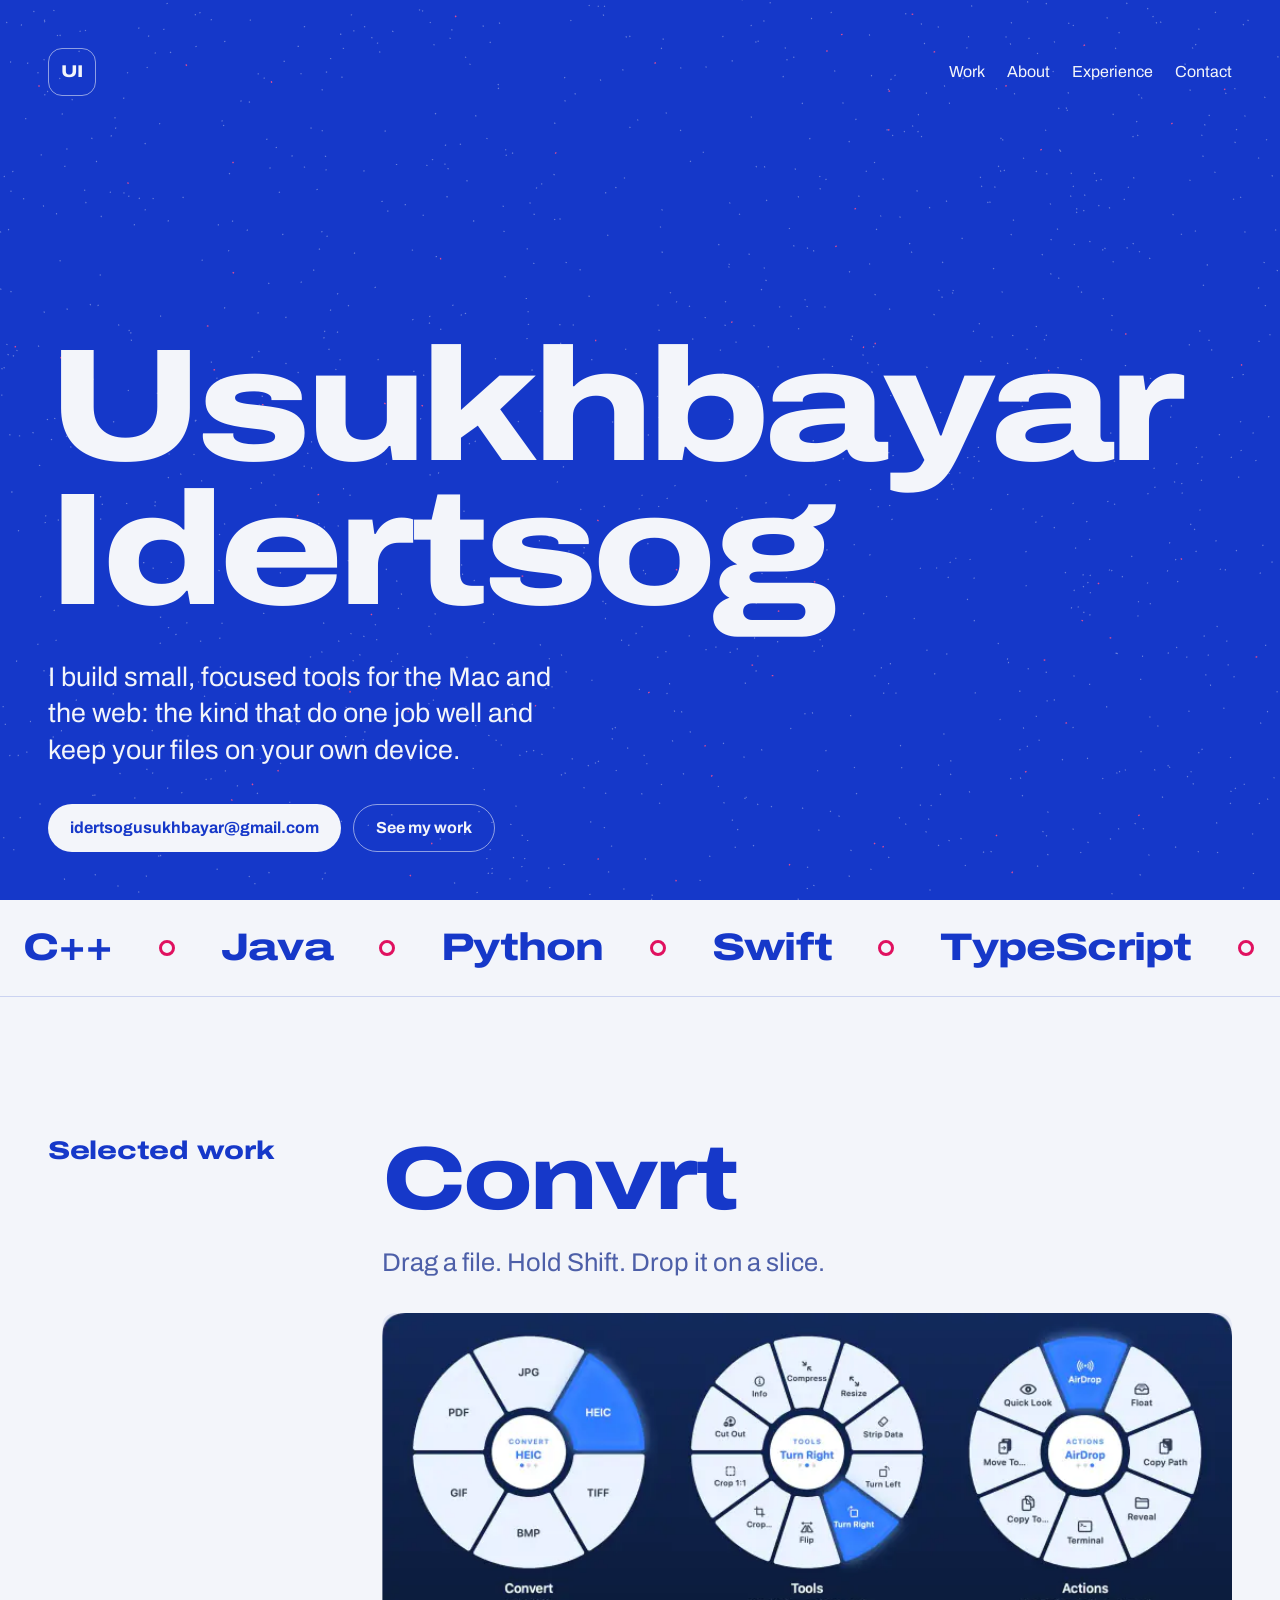
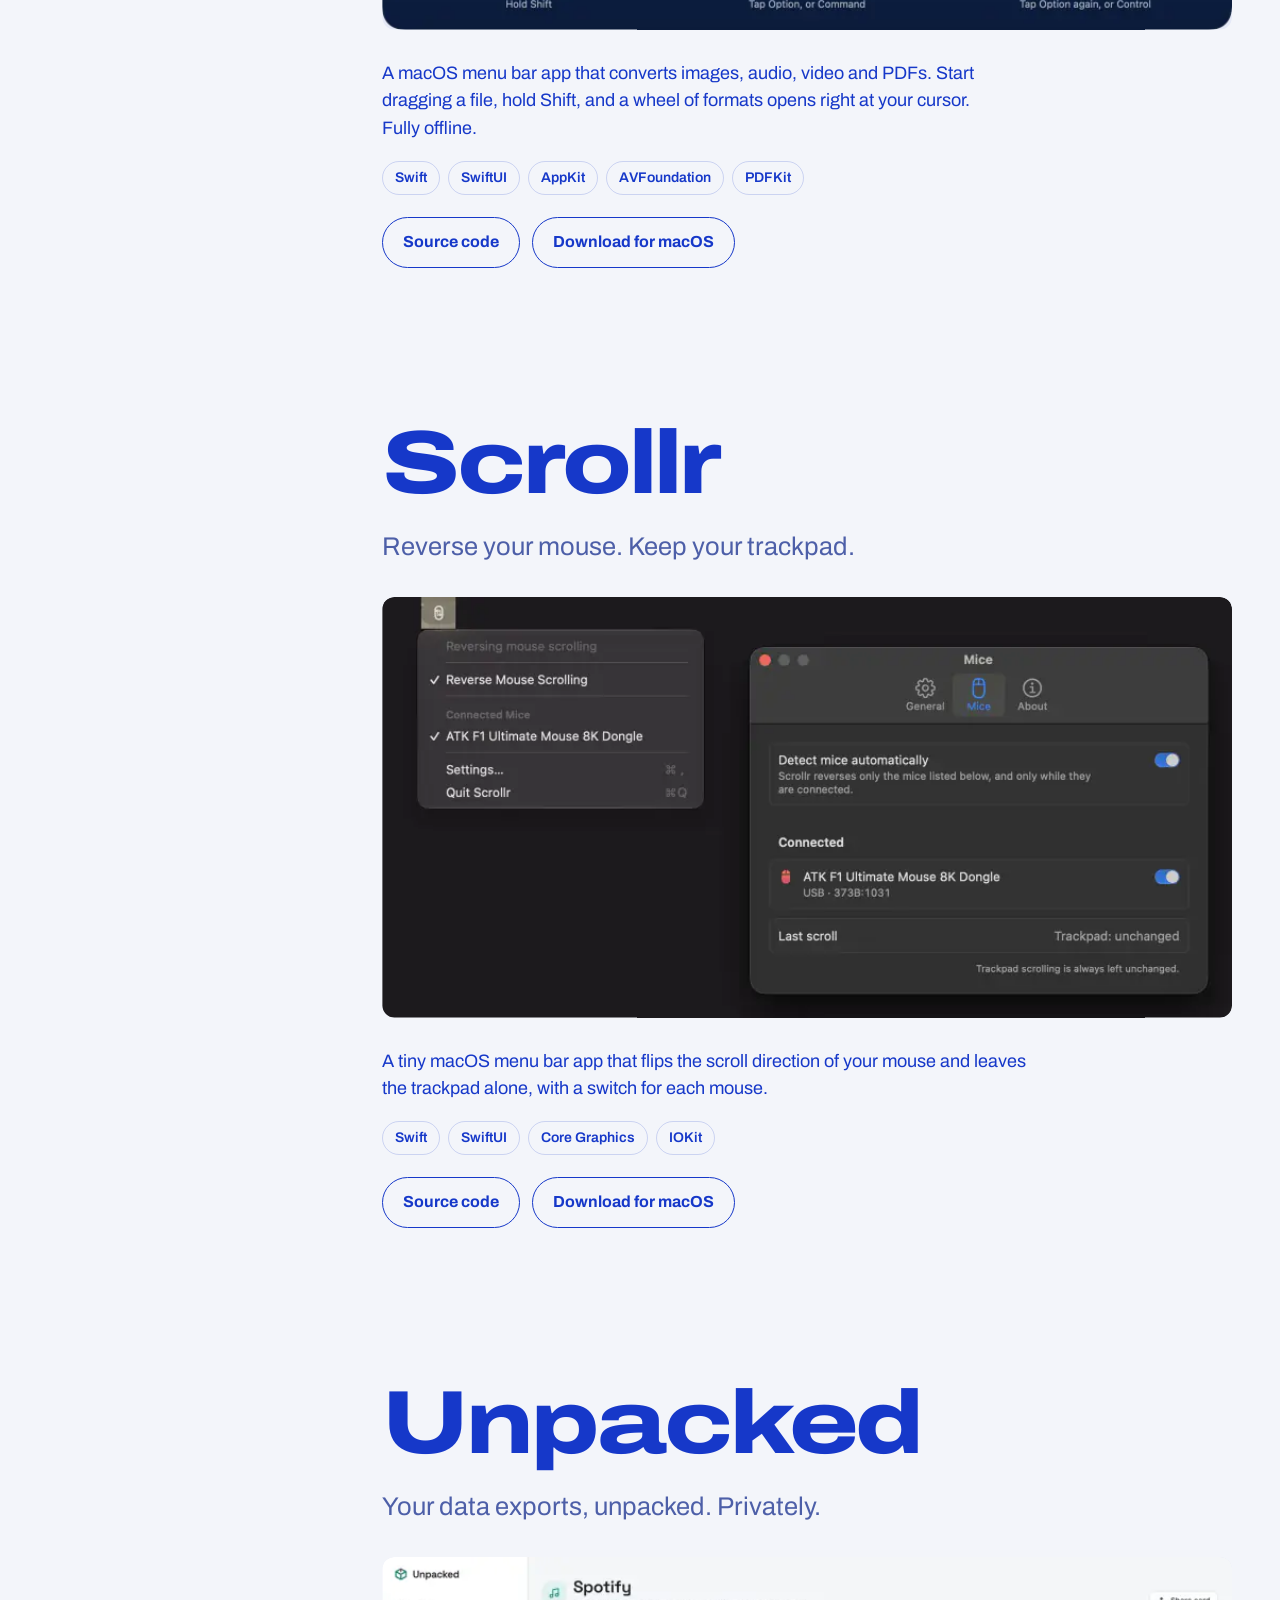
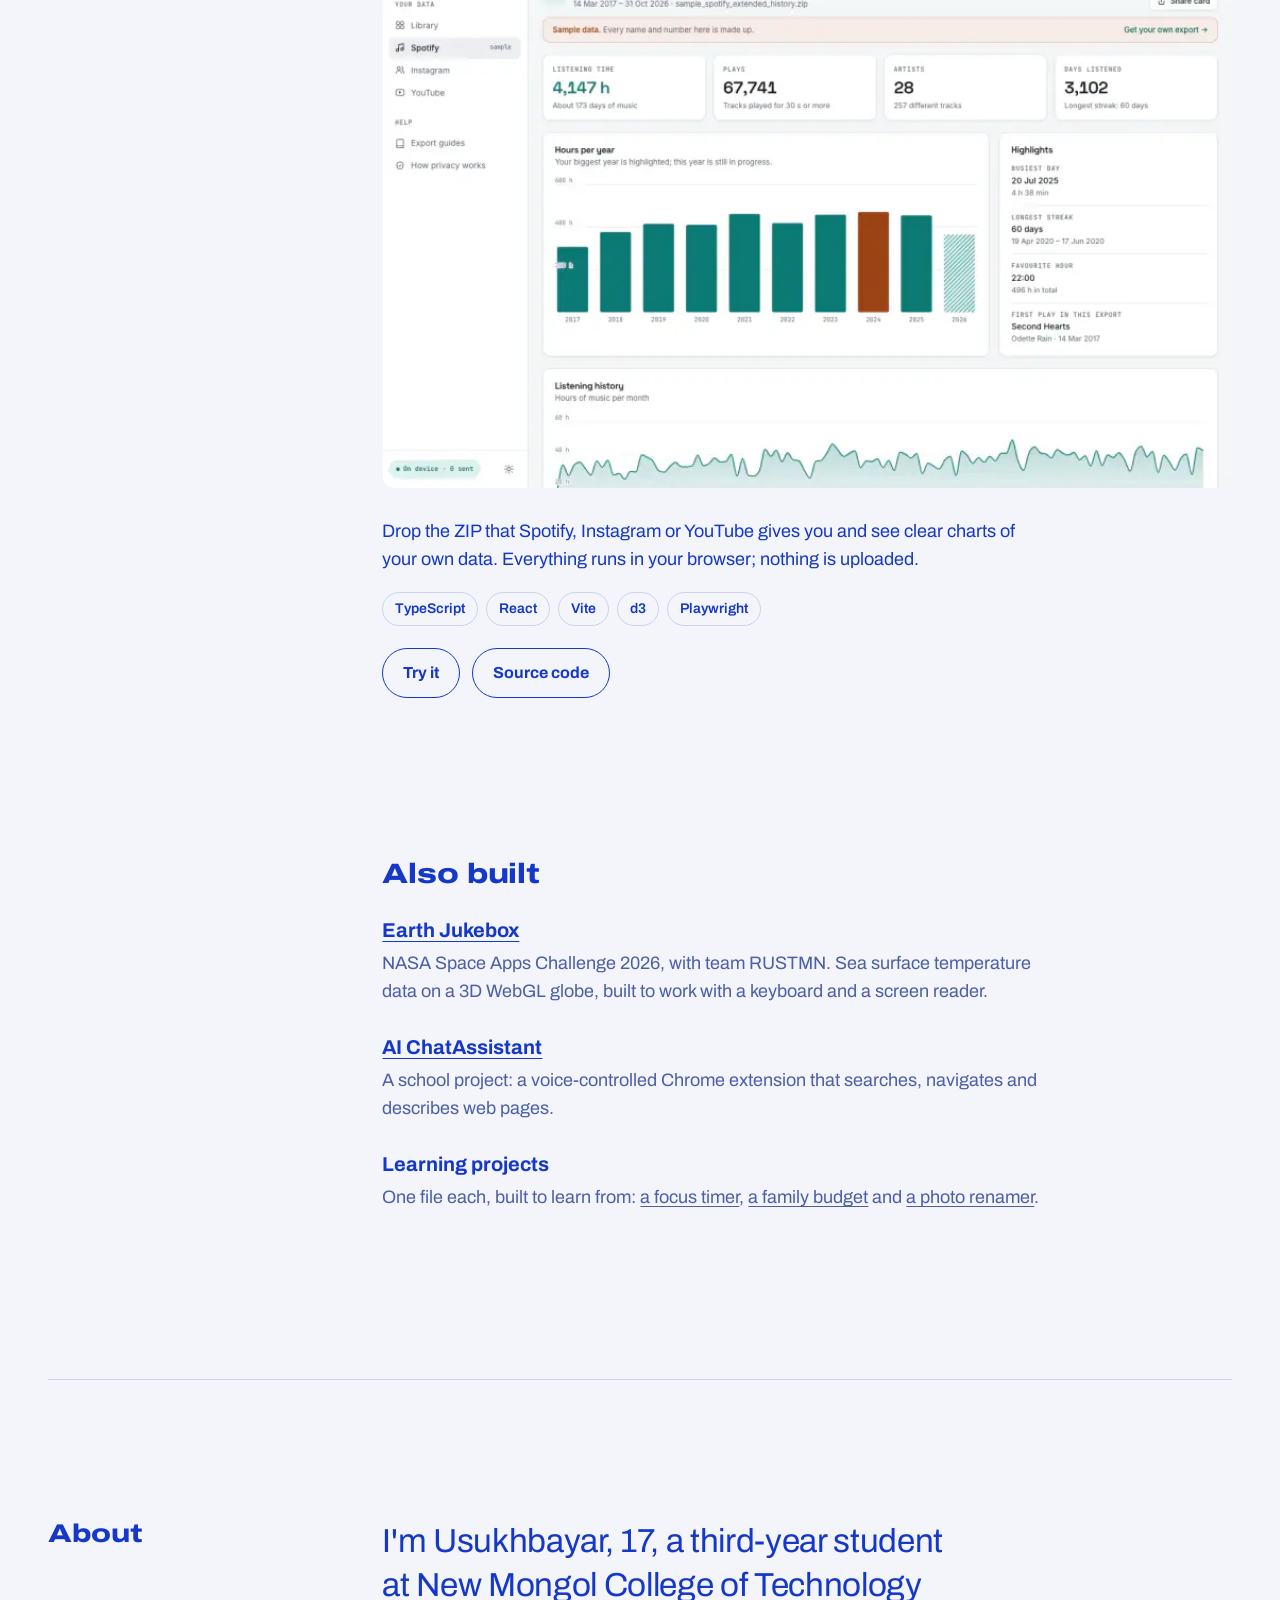
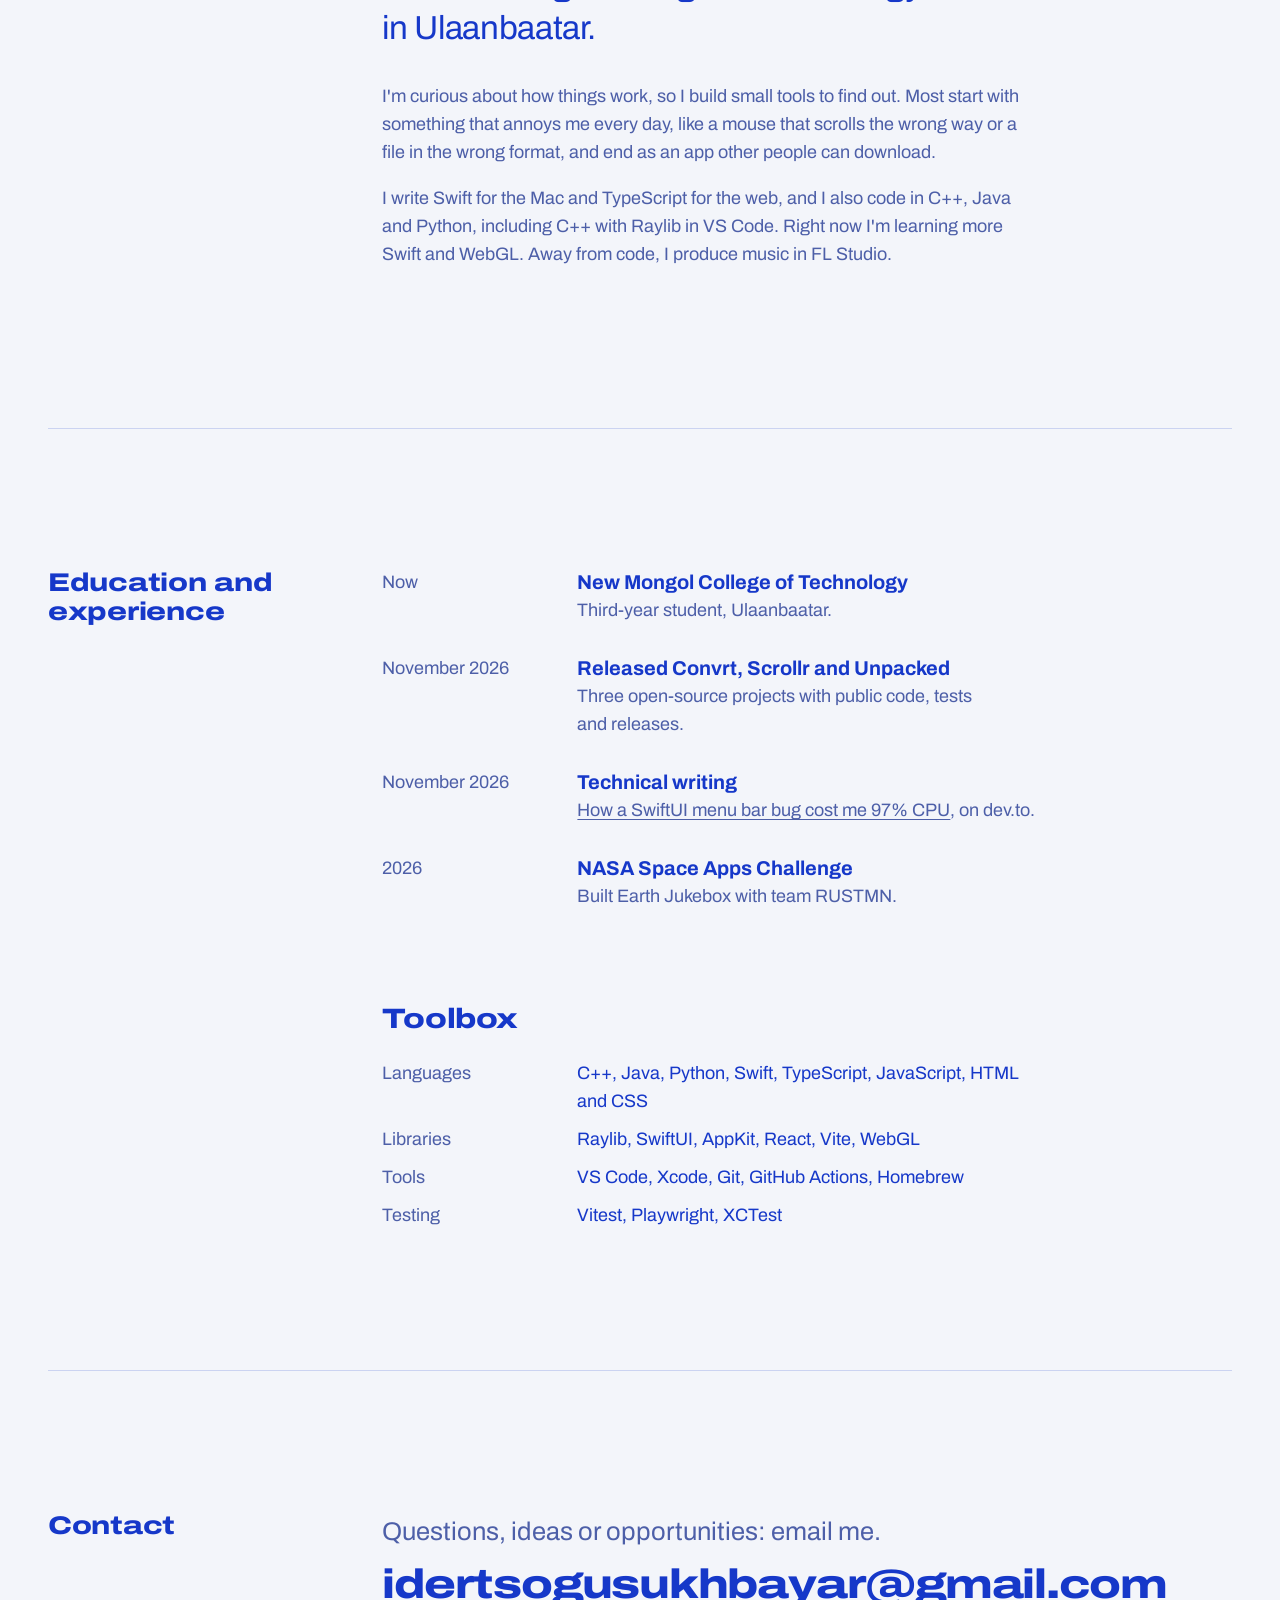
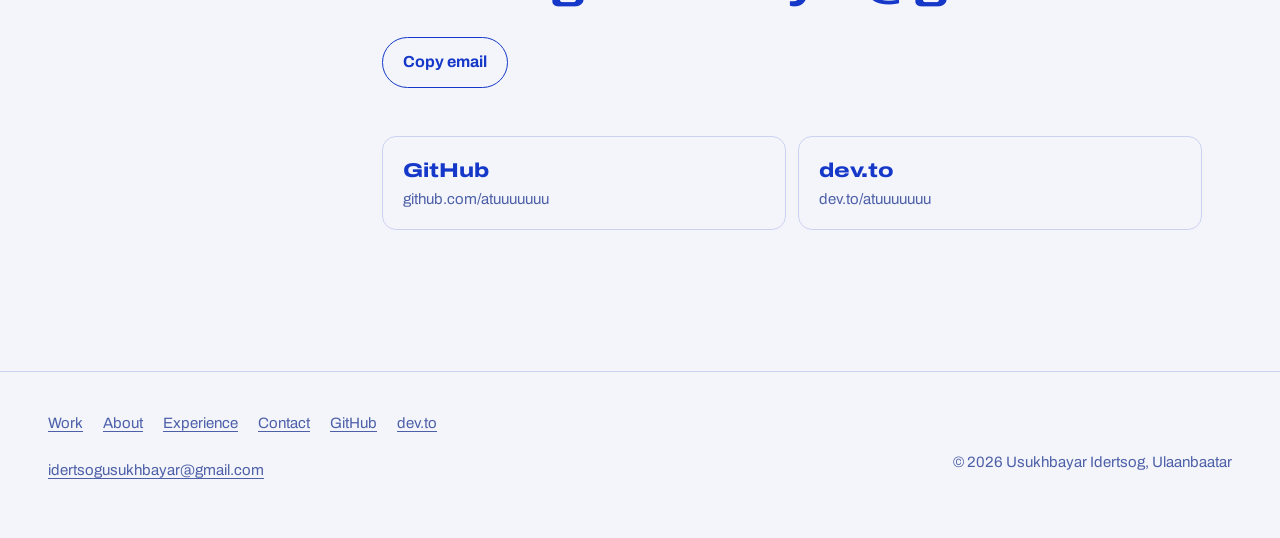
==== index.html @ ac1b4e5e "Portfolio site" ====
<!doctype html>
<html lang="en">
<head>
  <meta charset="utf-8">
  <meta name="viewport" content="width=device-width, initial-scale=1">
  <title>Usukhbayar Idertsog · Mac and web developer</title>
  <meta name="description" content="Portfolio of Usukhbayar Idertsog, 17, a student in Ulaanbaatar who builds open-source Mac apps and web tools: Convrt, Scrollr and Unpacked.">
  <meta name="author" content="Usukhbayar Idertsog">
  <meta name="color-scheme" content="light dark">
  <meta name="theme-color" content="#1638C9">

  <!-- If you move to your own domain, replace https://atuuuuuuu.github.io/portfolio/ (see README). -->
  <link rel="canonical" href="https://atuuuuuuu.github.io/portfolio/">
  <meta property="og:type" content="website">
  <meta property="og:site_name" content="Usukhbayar Idertsog">
  <meta property="og:title" content="Usukhbayar Idertsog · Mac and web developer">
  <meta property="og:description" content="I build small, focused tools for the Mac and the web: Convrt, Scrollr and Unpacked.">
  <meta property="og:url" content="https://atuuuuuuu.github.io/portfolio/">
  <meta property="og:image" content="https://atuuuuuuu.github.io/portfolio/assets/og.jpg">
  <meta property="og:image:width" content="1200">
  <meta property="og:image:height" content="630">
  <meta property="og:image:alt" content="Usukhbayar Idertsog's name over a blue flow field.">
  <meta name="twitter:card" content="summary_large_image">

  <link rel="icon" href="assets/favicon.svg" type="image/svg+xml">
  <link rel="apple-touch-icon" href="assets/apple-touch-icon.png">
  <link rel="preconnect" href="https://fonts.googleapis.com">
  <link rel="preconnect" href="https://fonts.gstatic.com" crossorigin>
  <link rel="stylesheet" href="https://fonts.googleapis.com/css2?family=Archivo:wdth,wght@62..125,100..900&display=swap">
  <link rel="stylesheet" href="styles.css">
  <script>
    // Content starts hidden for the scroll reveals; if effects.js never runs (file://, offline, old browser), show it all.
    document.documentElement.classList.add('js');
    setTimeout(() => { if (!document.documentElement.classList.contains('fx')) document.documentElement.classList.remove('js'); }, 1500);
  </script>
  <script type="module" src="effects.js"></script>

  <script type="application/ld+json">
  {
    "@context": "https://schema.org",
    "@type": "Person",
    "name": "Usukhbayar Idertsog",
    "email": "mailto:idertsogusukhbayar@gmail.com",
    "url": "https://atuuuuuuu.github.io/portfolio/",
    "description": "Builds small, focused tools for the Mac and the web.",
    "affiliation": { "@type": "EducationalOrganization", "name": "New Mongol College of Technology" },
    "address": { "@type": "PostalAddress", "addressLocality": "Ulaanbaatar", "addressCountry": "MN" },
    "sameAs": [
      "https://github.com/atuuuuuuu",
      "https://dev.to/atuuuuuuu"
    ]
  }
  </script>
</head>
<body>
  <a class="skip" href="#work">Skip to my work</a>

  <header class="hero" id="top">
    <canvas class="flow" aria-hidden="true"></canvas>

    <div class="topbar">
      <a class="logo" href="#top" aria-label="Usukhbayar Idertsog, back to top">UI</a>
      <button class="menu-toggle" type="button" aria-expanded="false" aria-controls="site-nav">
        <span class="menu-icon" aria-hidden="true"></span><span class="menu-label">Menu</span>
      </button>
      <nav class="site-nav" id="site-nav" aria-label="Sections">
        <a href="#work">Work</a>
        <a href="#about">About</a>
        <a href="#experience">Experience</a>
        <a href="#contact">Contact</a>
      </nav>
    </div>

    <h1 class="name" data-split>Usukhbayar<br>Idertsog</h1>
    <p class="intro" data-reveal style="--d: 0.2s">I build small, focused tools for the Mac and the web: the kind that do one job well and keep your files on your own device.</p>

    <div class="hero-foot" data-reveal style="--d: 0.3s">
      <a class="hero-cta" href="mailto:idertsogusukhbayar@gmail.com" data-magnetic>idertsogusukhbayar@gmail.com</a>
      <a class="hero-ghost" href="#work" data-magnetic>See my work</a>
    </div>
  </header>

  <div class="ticker" aria-label="Languages and tools I use">
    <ul class="ticker-track">
      <li>C++</li><li>Java</li><li>Python</li><li>Swift</li><li>TypeScript</li><li>JavaScript</li>
      <li>Raylib</li><li>SwiftUI</li><li>React</li><li>WebGL</li><li>VS Code</li><li>Xcode</li>
    </ul>
  </div>

  <main>
    <section class="section" id="work" aria-labelledby="work-title">
      <h2 id="work-title" data-reveal>Selected work</h2>
      <div class="section-body">

        <article class="project" id="convrt">
          <h3 data-reveal="mask"><span>Convrt</span></h3>
          <p class="lede" data-reveal>Drag a file. Hold Shift. Drop it on a slice.</p>
          <figure class="shot" data-reveal="image">
            <img src="assets/convrt-wheels.webp" srcset="assets/convrt-wheels-800.webp 800w, assets/convrt-wheels.webp 1600w" sizes="(max-width: 760px) calc(100vw - 32px), 60vw" width="1600" height="596" loading="lazy"
                 alt="Convrt's three wheels: Convert with image formats, Tools with compress and crop, and Actions with AirDrop and Quick Look.">
          </figure>
          <p data-reveal>A macOS menu bar app that converts images, audio, video and PDFs. Start dragging a file, hold Shift, and a wheel of formats opens right at your cursor. Fully offline.</p>
          <ul class="tags" data-reveal aria-label="Built with"><li>Swift</li><li>SwiftUI</li><li>AppKit</li><li>AVFoundation</li><li>PDFKit</li></ul>
          <p class="links" data-reveal>
            <a href="https://github.com/atuuuuuuu/Convrt" data-magnetic>Source code</a>
            <a href="https://github.com/atuuuuuuu/Convrt/releases/latest" data-magnetic>Download for macOS</a>
          </p>
        </article>

        <article class="project" id="scrollr">
          <h3 data-reveal="mask"><span>Scrollr</span></h3>
          <p class="lede" data-reveal>Reverse your mouse. Keep your trackpad.</p>
          <figure class="shot" data-reveal="image">
            <img src="assets/scrollr-menu.webp" srcset="assets/scrollr-menu-800.webp 800w, assets/scrollr-menu.webp 1600w" sizes="(max-width: 760px) calc(100vw - 32px), 60vw" width="1600" height="792" loading="lazy"
                 alt="Scrollr's menu bar menu with Reverse Mouse Scrolling and the connected mice, next to its settings window.">
          </figure>
          <p data-reveal>A tiny macOS menu bar app that flips the scroll direction of your mouse and leaves the trackpad alone, with a switch for each mouse.</p>
          <ul class="tags" data-reveal aria-label="Built with"><li>Swift</li><li>SwiftUI</li><li>Core Graphics</li><li>IOKit</li></ul>
          <p class="links" data-reveal>
            <a href="https://github.com/atuuuuuuu/Scrollr" data-magnetic>Source code</a>
            <a href="https://github.com/atuuuuuuu/Scrollr/releases/latest" data-magnetic>Download for macOS</a>
          </p>
        </article>

        <article class="project" id="unpacked">
          <h3 data-reveal="mask"><span>Unpacked</span></h3>
          <p class="lede" data-reveal>Your data exports, unpacked. Privately.</p>
          <figure class="shot" data-reveal="image">
            <picture>
              <source srcset="assets/unpacked-dark-800.webp 800w, assets/unpacked-dark.webp 1440w" sizes="(max-width: 760px) calc(100vw - 32px), 60vw" media="(prefers-color-scheme: dark)">
              <img src="assets/unpacked-light.webp" srcset="assets/unpacked-light-800.webp 800w, assets/unpacked-light.webp 1440w" sizes="(max-width: 760px) calc(100vw - 32px), 60vw" width="1440" height="900" loading="lazy"
                   alt="Unpacked showing charts of a year of Spotify listening history.">
            </picture>
          </figure>
          <p data-reveal>Drop the ZIP that Spotify, Instagram or YouTube gives you and see clear charts of your own data. Everything runs in your browser; nothing is uploaded.</p>
          <ul class="tags" data-reveal aria-label="Built with"><li>TypeScript</li><li>React</li><li>Vite</li><li>d3</li><li>Playwright</li></ul>
          <p class="links" data-reveal>
            <a href="https://atuuuuuuu.github.io/unpacked/" data-magnetic>Try it</a>
            <a href="https://github.com/atuuuuuuu/unpacked" data-magnetic>Source code</a>
          </p>
        </article>

        <div class="more">
          <h3 data-reveal>Also built</h3>
          <dl>
            <dt data-reveal><a href="https://github.com/atuuuuuuu/earth-jukebox">Earth Jukebox</a></dt>
            <dd data-reveal>NASA Space Apps Challenge 2026, with team RUSTMN. Sea surface temperature data on a 3D WebGL globe, built to work with a keyboard and a screen reader.</dd>

            <dt data-reveal><a href="https://github.com/atuuuuuuu/AI-ChatAssistant">AI ChatAssistant</a></dt>
            <dd data-reveal>A school project: a voice-controlled Chrome extension that searches, navigates and describes web pages.</dd>

            <dt data-reveal>Learning projects</dt>
            <dd data-reveal>One file each, built to learn from:
              <a href="https://github.com/atuuuuuuu/study-timer">a focus timer</a>,
              <a href="https://github.com/atuuuuuuu/budget-tracker">a family budget</a> and
              <a href="https://github.com/atuuuuuuu/photo-renamer">a photo renamer</a>.</dd>
          </dl>
        </div>
      </div>
    </section>

    <section class="section" id="about" aria-labelledby="about-title">
      <h2 id="about-title" data-reveal>About</h2>
      <div class="section-body prose">
        <p class="big" data-reveal>I'm Usukhbayar, 17, a third-year student at New Mongol College of Technology in Ulaanbaatar.</p>
        <p data-reveal>I'm curious about how things work, so I build small tools to find out. Most start with something that annoys me every day, like a mouse that scrolls the wrong way or a file in the wrong format, and end as an app other people can download.</p>
        <p data-reveal>I write Swift for the Mac and TypeScript for the web, and I also code in C++, Java and Python, including C++ with Raylib in VS Code. Right now I'm learning more Swift and WebGL. Away from code, I produce music in FL Studio.</p>
      </div>
    </section>

    <section class="section" id="experience" aria-labelledby="experience-title">
      <h2 id="experience-title" data-reveal>Education and experience</h2>
      <div class="section-body">
        <ol class="timeline">
          <li data-reveal>
            <p class="when">Now</p>
            <h3>New Mongol College of Technology</h3>
            <p>Third-year student, Ulaanbaatar.</p>
          </li>
          <li data-reveal>
            <p class="when">November 2026</p>
            <h3>Released Convrt, Scrollr and Unpacked</h3>
            <p>Three open-source projects with public code, tests and releases.</p>
          </li>
          <li data-reveal>
            <p class="when">November 2026</p>
            <h3>Technical writing</h3>
            <p><a href="https://dev.to/atuuuuuuu/swiftuis-menubarextra-writes-isinserted-back-on-every-update-and-how-that-cost-me-97-cpu-6ej">How a SwiftUI menu bar bug cost me 97% CPU</a>, on dev.to.</p>
          </li>
          <li data-reveal>
            <p class="when">2026</p>
            <h3>NASA Space Apps Challenge</h3>
            <p>Built Earth Jukebox with team RUSTMN.</p>
          </li>
        </ol>

        <div class="toolbox">
          <h3 data-reveal>Toolbox</h3>
          <dl>
            <dt data-reveal>Languages</dt><dd data-reveal>C++, Java, Python, Swift, TypeScript, JavaScript, HTML and CSS</dd>
            <dt data-reveal>Libraries</dt><dd data-reveal>Raylib, SwiftUI, AppKit, React, Vite, WebGL</dd>
            <dt data-reveal>Tools</dt><dd data-reveal>VS Code, Xcode, Git, GitHub Actions, Homebrew</dd>
            <dt data-reveal>Testing</dt><dd data-reveal>Vitest, Playwright, XCTest</dd>
          </dl>
        </div>
      </div>
    </section>

    <section class="section" id="contact" aria-labelledby="contact-title">
      <h2 id="contact-title" data-reveal>Contact</h2>
      <div class="section-body">
        <p class="contact-lead" data-reveal>Questions, ideas or opportunities: email me.</p>
        <a class="email" href="mailto:idertsogusukhbayar@gmail.com" data-reveal="mask"><span>idertsogusukhbayar<wbr>@gmail.com</span></a>
        <p class="copy-row" data-reveal>
          <button class="copy" type="button" data-copy="idertsogusukhbayar@gmail.com" data-magnetic hidden>Copy email</button>
          <span class="copy-status" role="status" aria-live="polite"></span>
        </p>
        <ul class="socials" data-reveal>
          <li><a href="https://github.com/atuuuuuuu" target="_blank" rel="noopener" data-magnetic><span class="social-name">GitHub</span><span class="social-handle">github.com/atuuuuuuu</span></a></li>
          <li><a href="https://dev.to/atuuuuuuu" target="_blank" rel="noopener" data-magnetic><span class="social-name">dev.to</span><span class="social-handle">dev.to/atuuuuuuu</span></a></li>
        </ul>
      </div>
    </section>
  </main>

  <footer class="footer">
    <nav class="footer-links" aria-label="Footer">
      <a href="#work">Work</a>
      <a href="#about">About</a>
      <a href="#experience">Experience</a>
      <a href="#contact">Contact</a>
      <a href="https://github.com/atuuuuuuu" target="_blank" rel="noopener">GitHub</a>
      <a href="https://dev.to/atuuuuuuu" target="_blank" rel="noopener">dev.to</a>
    </nav>
    <p><a href="mailto:idertsogusukhbayar@gmail.com">idertsogusukhbayar@gmail.com</a></p>
    <p class="copyright">© <span data-year>2026</span> Usukhbayar Idertsog, Ulaanbaatar</p>
  </footer>
</body>
</html>
---- styles.css ----
/* Two inks on paper: ultramarine for everything, pink only for what you're touching. */
:root {
  --paper: #F3F5FA;
  --ink: #1638C9;
  --ink-soft: #4D5FA8;
  --field: #1638C9;        /* the hero */
  --on-field: #F3F5FA;
  --signal: #E0115F;       /* selected slice, focus, cursor */
  --on-signal: #FFFFFF;
  --rule: rgba(22, 56, 201, 0.18);

  --wide: 125%;            /* Archivo width axis */
  --gutter: clamp(16px, 4vw, 48px);
  --measure: 66ch;
  --ease-out: cubic-bezier(0.16, 1, 0.3, 1);     /* long, soft landing */
  --ease-flow: cubic-bezier(0.65, 0, 0.35, 1);
  color-scheme: light;
}
@media (prefers-color-scheme: dark) {
  :root:not([data-theme="light"]) {
    --paper: #0B1240;
    --ink: #DCE3FF;
    --ink-soft: #9AA6DD;
    --signal: #FF4F8B;
    --on-signal: #0B1240;
    --rule: rgba(220, 227, 255, 0.18);
    color-scheme: dark;
  }
}

*, *::before, *::after { box-sizing: border-box; }
html { -webkit-text-size-adjust: 100%; }
/* Lenis (smooth scrolling) takes over scrolling when it's running */
html.lenis, html.lenis body { height: auto; }
.lenis.lenis-smooth { scroll-behavior: auto !important; }
.lenis.lenis-stopped { overflow: hidden; }

body {
  margin: 0;
  background: var(--paper);
  color: var(--ink);
  font-family: "Archivo", system-ui, sans-serif;
  font-size: 18px;
  line-height: 1.55;
  font-stretch: 100%;
  overflow-x: clip;
}
img { display: block; max-width: 100%; height: auto; }
a { color: inherit; text-decoration-thickness: 1px; text-underline-offset: 0.18em; transition: text-decoration-color 0.3s; }
a:hover { text-decoration-color: var(--signal); text-decoration-thickness: 2px; }
:focus-visible { outline: 3px solid var(--signal); outline-offset: 3px; border-radius: 2px; }
::selection { background: var(--signal); color: var(--on-signal); }

.skip {
  position: absolute; left: var(--gutter); top: -100px; z-index: 60;
  background: var(--signal); color: var(--on-signal); padding: 8px 14px; text-decoration: none;
}
.skip:focus { top: 12px; }

/* ---------- Scroll progress (created by effects.js) and cursor ---------- */
.progress {
  position: fixed; inset: 0 0 auto 0; height: 3px; z-index: 50;
  background: var(--signal); transform-origin: 0 50%; transform: scaleX(0);
  pointer-events: none;
}
/* Bold, rounded arrow: ultramarine everywhere, pink over anything you can click. Native cursor, so no lag. */
html { cursor: url("data:image/svg+xml,%3Csvg xmlns='http://www.w3.org/2000/svg' width='32' height='32' viewBox='0 0 32 32'%3E%3Cpath d='M6 3.5 L6 25 L11.6 19.8 L15.2 27.6 L19.4 25.8 L15.9 18.2 L23.2 18.2 Z' fill='white' stroke='white' stroke-width='5.5' stroke-linejoin='round'/%3E%3Cpath d='M6 3.5 L6 25 L11.6 19.8 L15.2 27.6 L19.4 25.8 L15.9 18.2 L23.2 18.2 Z' fill='%231638C9' stroke='%231638C9' stroke-width='2.2' stroke-linejoin='round'/%3E%3C/svg%3E") 6 4, auto; }
a, button, .copy, [data-magnetic] { cursor: url("data:image/svg+xml,%3Csvg xmlns='http://www.w3.org/2000/svg' width='32' height='32' viewBox='0 0 32 32'%3E%3Cpath d='M6 3.5 L6 25 L11.6 19.8 L15.2 27.6 L19.4 25.8 L15.9 18.2 L23.2 18.2 Z' fill='white' stroke='white' stroke-width='5.5' stroke-linejoin='round'/%3E%3Cpath d='M6 3.5 L6 25 L11.6 19.8 L15.2 27.6 L19.4 25.8 L15.9 18.2 L23.2 18.2 Z' fill='%23E0115F' stroke='%23E0115F' stroke-width='2.2' stroke-linejoin='round'/%3E%3C/svg%3E") 6 4, pointer; }

/* ---------- Hero ---------- */
.hero {
  position: relative;
  isolation: isolate;
  min-height: 100svh;
  background: var(--field);
  color: var(--on-field);
  padding: var(--gutter);
  display: grid;
  grid-template-rows: auto 1fr auto auto;
  gap: clamp(24px, 4vh, 48px);
  overflow: hidden;
}
.flow { position: absolute; inset: 0; width: 100%; height: 100%; z-index: -1; }
.topbar { display: flex; align-items: center; justify-content: space-between; gap: 16px; }
.logo {
  display: grid; place-items: center; width: 48px; height: 48px; flex: none;
  border: 1.5px solid color-mix(in srgb, var(--on-field) 55%, transparent); border-radius: 14px;
  font-stretch: var(--wide); font-weight: 800; font-size: 17px; letter-spacing: -0.02em; text-decoration: none;
  transition: background-color 0.2s, color 0.2s, border-color 0.2s;
}
.logo:hover { background: var(--on-field); color: var(--field); border-color: var(--on-field); }
.site-nav { display: flex; flex-wrap: wrap; justify-content: flex-end; gap: 4px 22px; font-size: 16px; }
.site-nav a { text-decoration: none; padding: 12px 0; position: relative; }
.menu-toggle {
  position: relative; z-index: 2; display: none; align-items: center; gap: 10px; min-height: 48px; padding: 0 18px;
  font: inherit; font-size: 16px; font-weight: 700; color: var(--on-field); background: transparent;
  border: 1.5px solid color-mix(in srgb, var(--on-field) 55%, transparent); border-radius: 999px;
}
.menu-icon { position: relative; width: 18px; height: 2px; background: currentColor; }
.menu-icon::before, .menu-icon::after { content: ""; position: absolute; left: 0; width: 18px; height: 2px; background: currentColor; transition: transform 0.3s var(--ease-out); }
.menu-icon::before { top: -6px; }
.menu-icon::after { top: 6px; }
.menu-open .menu-icon { background: transparent; }
.menu-open .menu-icon::before { transform: translateY(6px) rotate(45deg); }
.menu-open .menu-icon::after { transform: translateY(-6px) rotate(-45deg); }
.site-nav a::after {
  content: ""; position: absolute; left: 0; right: 0; bottom: 2px; height: 2px; background: currentColor;
  transform: scaleX(0); transform-origin: 100% 50%; transition: transform 0.3s var(--ease-out);
}
.site-nav a:hover::after { transform: scaleX(1); transform-origin: 0 50%; }

.name {
  align-self: end;
  margin: 0;
  font-stretch: var(--wide);
  font-weight: 800;
  /* "Usukhbayar" is about 7.05em wide at this width axis, so 12.5vw always fits the screen */
  font-size: clamp(36px, 12.5vw, 184px);
  line-height: 0.9;
  letter-spacing: -0.035em;
}
/* letters rise out of their line on load (split by effects.js) */
.name .line { display: block; overflow: clip; padding-bottom: 0.12em; margin-bottom: -0.12em; }
.name .ch { display: inline-block; transform: translateY(105%); animation: rise 0.7s var(--ease-out) forwards; animation-delay: calc(var(--i) * 18ms + 0.05s); }
@keyframes rise { to { transform: none; } }

.intro { margin: 0; max-width: 34ch; font-size: clamp(20px, 2.1vw, 28px); line-height: 1.35; }

.hero-foot { display: flex; flex-wrap: wrap; align-items: center; gap: 12px; }
.hero-cta, .hero-ghost {
  display: inline-flex; align-items: center; min-height: 48px; padding: 0 22px; border-radius: 999px;
  font-size: 16px; font-weight: 700; text-decoration: none;
  transition: translate 0.35s var(--ease-out), background-color 0.2s, color 0.2s, border-color 0.2s;
}
.hero-cta { background: var(--on-field); color: var(--field); overflow-wrap: anywhere; }
.hero-cta:hover { background: var(--signal); color: var(--on-signal); }   /* white on #E0115F, navy on the lighter dark-mode pink */
.hero-ghost { border: 1.5px solid color-mix(in srgb, var(--on-field) 55%, transparent); color: var(--on-field); }
.hero-ghost:hover { border-color: var(--on-field); background: var(--on-field); color: var(--field); }
.hero :focus-visible { outline-color: var(--on-field); }

/* ---------- Ticker ---------- */
.ticker { overflow: hidden; background: var(--paper); border-bottom: 1px solid var(--rule); }
.ticker-track {
  display: flex; width: max-content; margin: 0; padding: 18px 0; list-style: none;
  font-stretch: var(--wide); font-weight: 800; font-size: clamp(22px, 3vw, 40px); letter-spacing: -0.02em;
  animation: ticker 26s linear infinite;
}
.ticker-track li { display: flex; align-items: center; padding: 0 0.6em; white-space: nowrap; }
.ticker-track li::after {   /* a small ring between items */
  content: ""; width: 0.42em; height: 0.42em; margin-left: 1.2em; border-radius: 50%;
  border: 0.09em solid var(--signal); flex: none;
}
@keyframes ticker { to { transform: translateX(-50%); } }

/* ---------- Scroll reveals (effects.js adds .is-in) ---------- */
.js [data-reveal] {
  opacity: 0; transform: translateY(18px);
  transition: opacity 0.45s var(--ease-out), transform 0.55s var(--ease-out);
  transition-delay: var(--d, 0s);
}
.js [data-reveal].is-in { opacity: 1; transform: none; }
.js [data-reveal="mask"] { opacity: 1; transform: none; display: block; overflow: clip; padding-bottom: 0.1em; }
.js [data-reveal="mask"] > span { display: inline-block; transform: translateY(110%); transition: transform 0.6s var(--ease-out); }
.js [data-reveal="mask"].is-in > span { transform: none; }
.js [data-reveal="image"] { opacity: 1; transform: none; clip-path: inset(10% 4% 0 4% round 12px); transition: clip-path 0.6s var(--ease-out); }
.js [data-reveal="image"] img { scale: 1.06; transition: scale 0.8s var(--ease-out); }
.js [data-reveal="image"].is-in { clip-path: inset(0 0 0 0 round 12px); }
.js [data-reveal="image"].is-in img { scale: 1; }

/* ---------- Sections ---------- */
main { padding: 0 var(--gutter); }
.section {
  display: grid;
  grid-template-columns: minmax(0, 3fr) minmax(0, 9fr);
  gap: 24px clamp(24px, 4vw, 64px);
  padding: clamp(72px, 11vw, 144px) 0;
  border-top: 1px solid var(--rule);
}
.section:first-child { border-top: 0; }
.section > h2 {
  margin: 0;
  font-stretch: var(--wide);
  font-weight: 800;
  font-size: clamp(22px, 2vw, 28px);
  line-height: 1.1;
  letter-spacing: -0.01em;
  align-self: start;
  position: sticky; top: 28px;
}
.section-body { min-width: 0; }
p { margin: 0 0 1em; max-width: var(--measure); }
/* no lonely last words, no lopsided headings */
p, dd, li { text-wrap: pretty; }
h2, h3 { text-wrap: balance; }
.big { font-size: clamp(24px, 2.6vw, 34px); line-height: 1.3; letter-spacing: -0.01em; max-width: 30ch; }
.prose p:not(.big) { color: var(--ink-soft); }

/* Projects */
.project + .project { margin-top: clamp(96px, 12vw, 160px); }
.project h3 {
  margin: 0;
  font-stretch: var(--wide);
  font-weight: 800;
  font-size: clamp(44px, 7vw, 108px);
  line-height: 0.95;
  letter-spacing: -0.035em;
}
.lede { margin: 12px 0 30px; font-size: clamp(20px, 2vw, 26px); color: var(--ink-soft); }
.shot { margin: 0 0 30px; border-radius: 12px; overflow: hidden; background: rgba(22, 56, 201, 0.06); }
.shot img { width: 100%; }
.shot:hover img { scale: 1.03; transition: scale 0.5s var(--ease-out); }
.tags { display: flex; flex-wrap: wrap; gap: 8px; margin: 0 0 22px; padding: 0; list-style: none; }
.tags li { font-size: 14px; font-weight: 600; padding: 5px 12px; border: 1px solid var(--rule); border-radius: 999px; }
.links { display: flex; flex-wrap: wrap; gap: 12px; }
.links a, .copy {
  display: inline-flex; align-items: center; gap: 8px;
  font: inherit; font-size: 16px; font-weight: 700; text-decoration: none;
  padding: 12px 20px; border-radius: 999px;
  border: 1.5px solid var(--ink); color: var(--ink); background: transparent;
  transition: translate 0.35s var(--ease-out), background-color 0.2s var(--ease-out), color 0.2s var(--ease-out), border-color 0.2s;
}
.links a:hover, .copy:hover { background: var(--ink); color: var(--paper); }
[data-magnetic] { transition: translate 0.35s var(--ease-out), background-color 0.2s var(--ease-out), color 0.2s var(--ease-out), border-color 0.2s; }

.more { margin-top: clamp(96px, 12vw, 160px); }
.more h3, .toolbox h3 { margin: 0 0 20px; font-stretch: var(--wide); font-weight: 800; font-size: 28px; letter-spacing: -0.01em; }
.more dl { margin: 0; max-width: var(--measure); }
.more dt { font-weight: 700; font-size: 20px; }
.more dd { margin: 4px 0 26px; color: var(--ink-soft); }

/* Education and experience: newest first */
.timeline { list-style: none; margin: 0; padding: 0; max-width: var(--measure); position: relative; }
.timeline li { display: grid; grid-template-columns: 9.5em 1fr; gap: 0 24px; padding: 0 0 30px; }
.timeline .when { grid-row: span 2; margin: 0; color: var(--ink-soft); font-variant-numeric: tabular-nums; }
.timeline h3 { margin: 0; font-size: 20px; line-height: 1.3; }
.timeline li p:not(.when) { margin: 2px 0 0; color: var(--ink-soft); }

.toolbox { margin-top: 56px; }
.toolbox dl { display: grid; grid-template-columns: 9.5em 1fr; gap: 10px 24px; margin: 0; max-width: var(--measure); }
.toolbox dt { color: var(--ink-soft); }
.toolbox dd { margin: 0; }

/* Contact */
.contact-lead { font-size: clamp(20px, 2vw, 26px); color: var(--ink-soft); margin-bottom: 10px; }
.email {
  display: block; width: fit-content; max-width: 100%;
  font-stretch: var(--wide); font-weight: 800;
  /* the address is about 19.4em wide here: 3.2vw keeps it on one line beside the section title;
     on phones it wraps at the <wbr> before "@" */
  font-size: clamp(20px, 3.2vw, 56px); line-height: 1.1; letter-spacing: -0.03em;
  text-decoration: none;
}
.email > span { background: linear-gradient(var(--signal), var(--signal)) 0 100% / 0 0.08em no-repeat; transition: background-size 0.35s var(--ease-out); }
.email:hover > span { background-size: 100% 0.08em; }
.copy-row { display: flex; align-items: center; gap: 16px; margin: 26px 0 48px; }
.copy[hidden] { display: none; }
.copy-status { font-size: 15px; color: var(--ink-soft); }
.copy-status[data-state="ok"] { color: var(--ink); font-weight: 600; }
.copy-status[data-state="ok"]::before { content: "✓ "; }
.copy-status[data-state="error"] { color: var(--signal); font-weight: 600; }
.socials { display: grid; grid-template-columns: repeat(auto-fit, minmax(200px, 1fr)); gap: 12px; margin: 0; padding: 0; list-style: none; max-width: 820px; }
.socials a {
  display: grid; gap: 2px; padding: 18px 20px; text-decoration: none;
  border: 1px solid var(--rule); border-radius: 14px;
}
.socials a:hover { border-color: var(--ink); }
.social-name { font-stretch: var(--wide); font-weight: 800; font-size: 20px; }
.social-handle { font-size: 15px; color: var(--ink-soft); overflow-wrap: anywhere; }

.footer {
  display: flex; flex-wrap: wrap; justify-content: space-between; gap: 8px 24px;
  padding: 32px var(--gutter) 48px; border-top: 1px solid var(--rule); font-size: 15px; color: var(--ink-soft);
}
.footer p { margin: 0; }
.footer-links { display: flex; flex-wrap: wrap; gap: 0 20px; flex-basis: 100%; }
.footer a { display: inline-block; padding: 8px 0; }

/* ---------- Phones ---------- */
@media (max-width: 760px) {
  body { font-size: 17px; }
  .footer { flex-direction: column; }
  .footer a { padding: 11px 0; }   /* 44px tap targets */
  .copy-row { flex-wrap: wrap; }
  /* the menu button replaces the inline links once effects.js runs; without JS the links stay inline */
  .fx .site-nav {
    position: fixed; inset: 0; z-index: 1; flex-direction: column; justify-content: center; gap: 4px;
    padding: 96px var(--gutter) var(--gutter); background: var(--field);
    font-stretch: var(--wide); font-weight: 800; font-size: clamp(32px, 10vw, 48px); letter-spacing: -0.02em;
    opacity: 0; visibility: hidden; transition: opacity 0.3s var(--ease-out), visibility 0s 0.3s;
  }
  .fx .site-nav a { padding: 8px 0; }
  .fx .menu-toggle { display: inline-flex; }
  .menu-open .site-nav { opacity: 1; visibility: visible; transition: opacity 0.3s var(--ease-out); }
  .menu-open { overflow: hidden; }
  .menu-open .hero { z-index: 45; }    /* above the revealed sections, below the progress bar */
  .menu-open .logo { position: relative; z-index: 2; }
  .site-nav { justify-content: flex-start; gap: 4px 18px; }
  .section { grid-template-columns: 1fr; }
  .section > h2 { position: static; }
  .timeline li, .toolbox dl { grid-template-columns: 1fr; }
  .timeline .when { grid-row: auto; }
  .toolbox dd { margin-bottom: 8px; }
}

/* ---------- Less motion when people ask for it ---------- */
@media (prefers-reduced-motion: reduce) {
  *, *::before, *::after { animation: none !important; transition: none !important; }
  .name .ch { transform: none; }
  .js [data-reveal], .js [data-reveal="mask"] > span { opacity: 1; transform: none; }
  .js [data-reveal="image"] { clip-path: none; }
  .js [data-reveal="image"] img { scale: 1; }
}

/* ---------- Print: a clean one-ink CV ---------- */
@media print {
  :root { --paper: #fff; --ink: #000; --ink-soft: #333; --field: #fff; --on-field: #000; --rule: #ccc; }
  .hero { min-height: 0; padding: 0 0 12pt; }
  main, .footer { padding-left: 0; padding-right: 0; }
  .flow, .topbar, .footer-links, .hero-foot, .ticker, .skip, .shot, .copy-row, .progress { display: none !important; }
  .name { font-size: 40pt; }
  .name .ch, .js [data-reveal], .js [data-reveal="mask"] > span { opacity: 1 !important; transform: none !important; }
  .section { grid-template-columns: 1fr; gap: 8pt; padding: 18pt 0; }
  .section > h2 { position: static; }
  .project, .more dd, .timeline li { break-inside: avoid; }
  .project + .project, .more { margin-top: 18pt; }
  .project h3 { font-size: 22pt; }
  .email { font-size: 18pt; }
  a { text-decoration: none; }
  .links a { border: 0; padding: 0; }
  .links a::after { content: " (" attr(href) ")"; font-weight: 400; font-size: 9pt; }
}
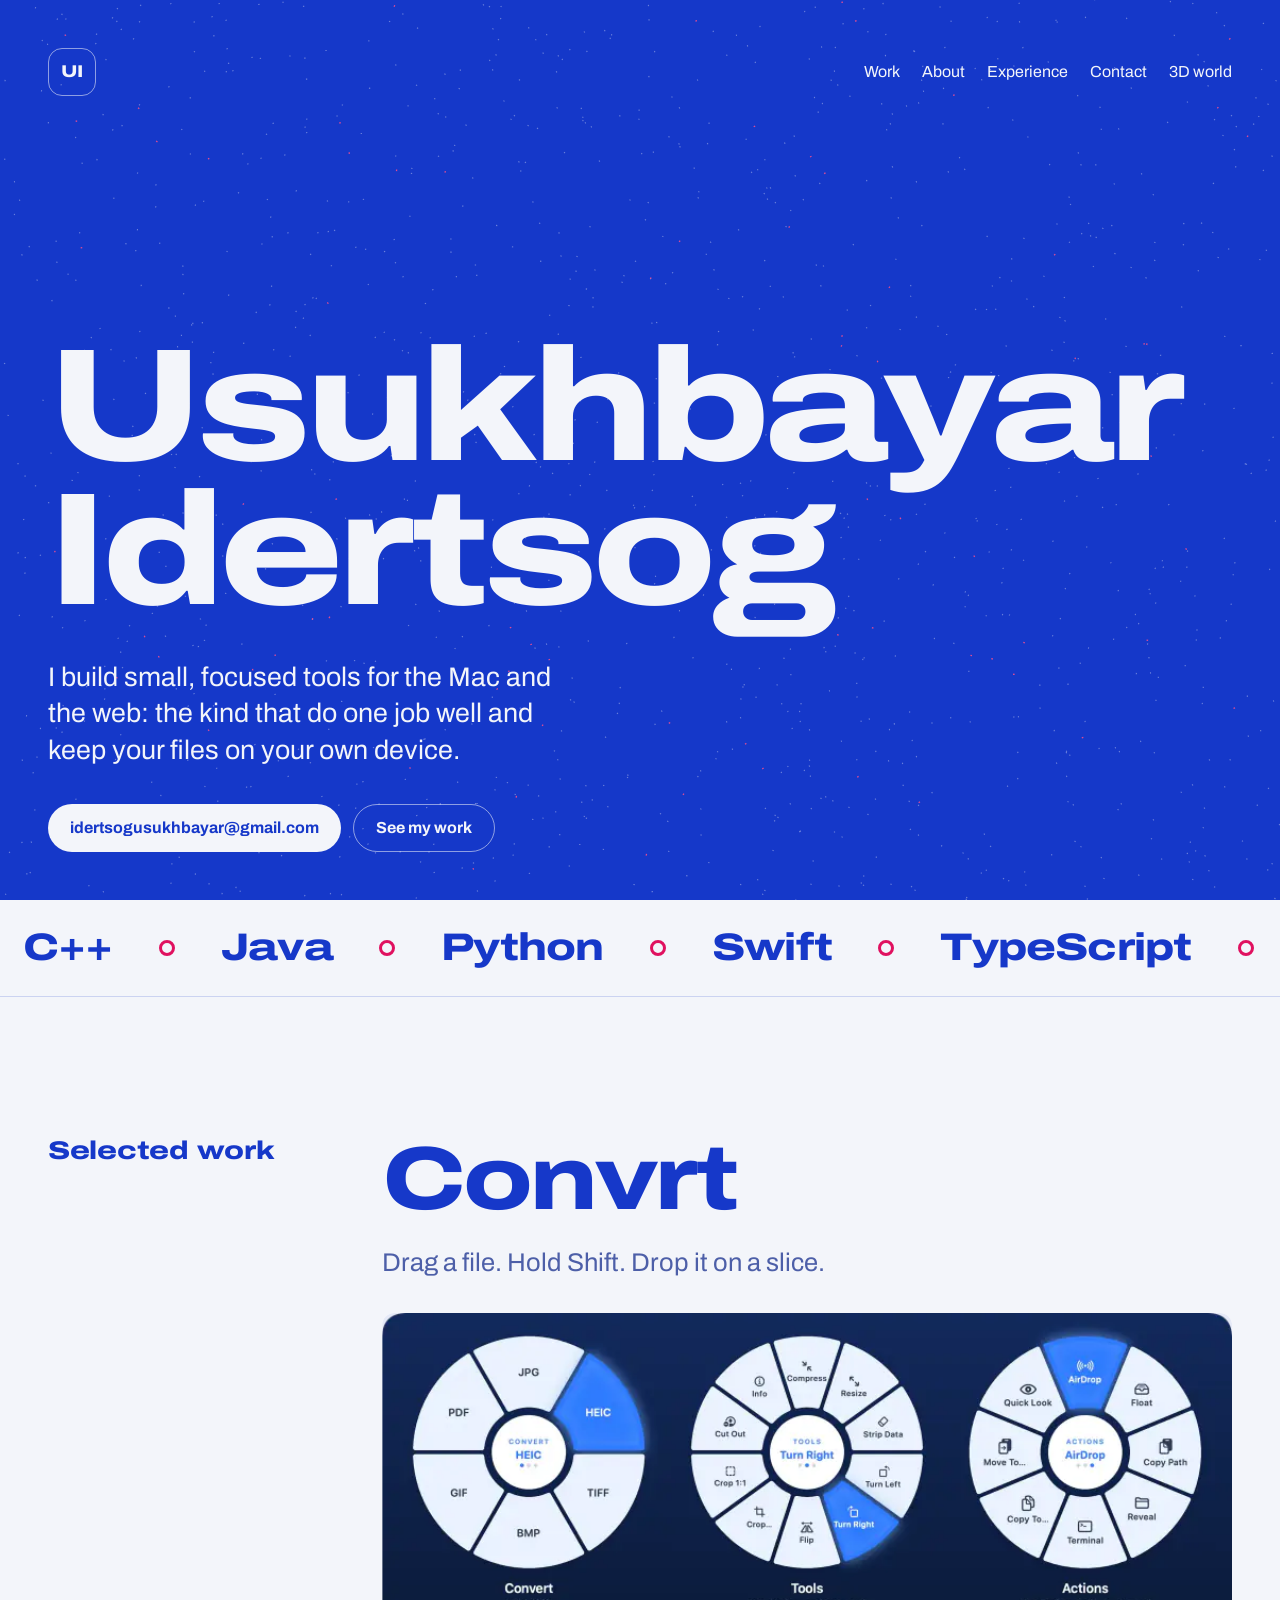
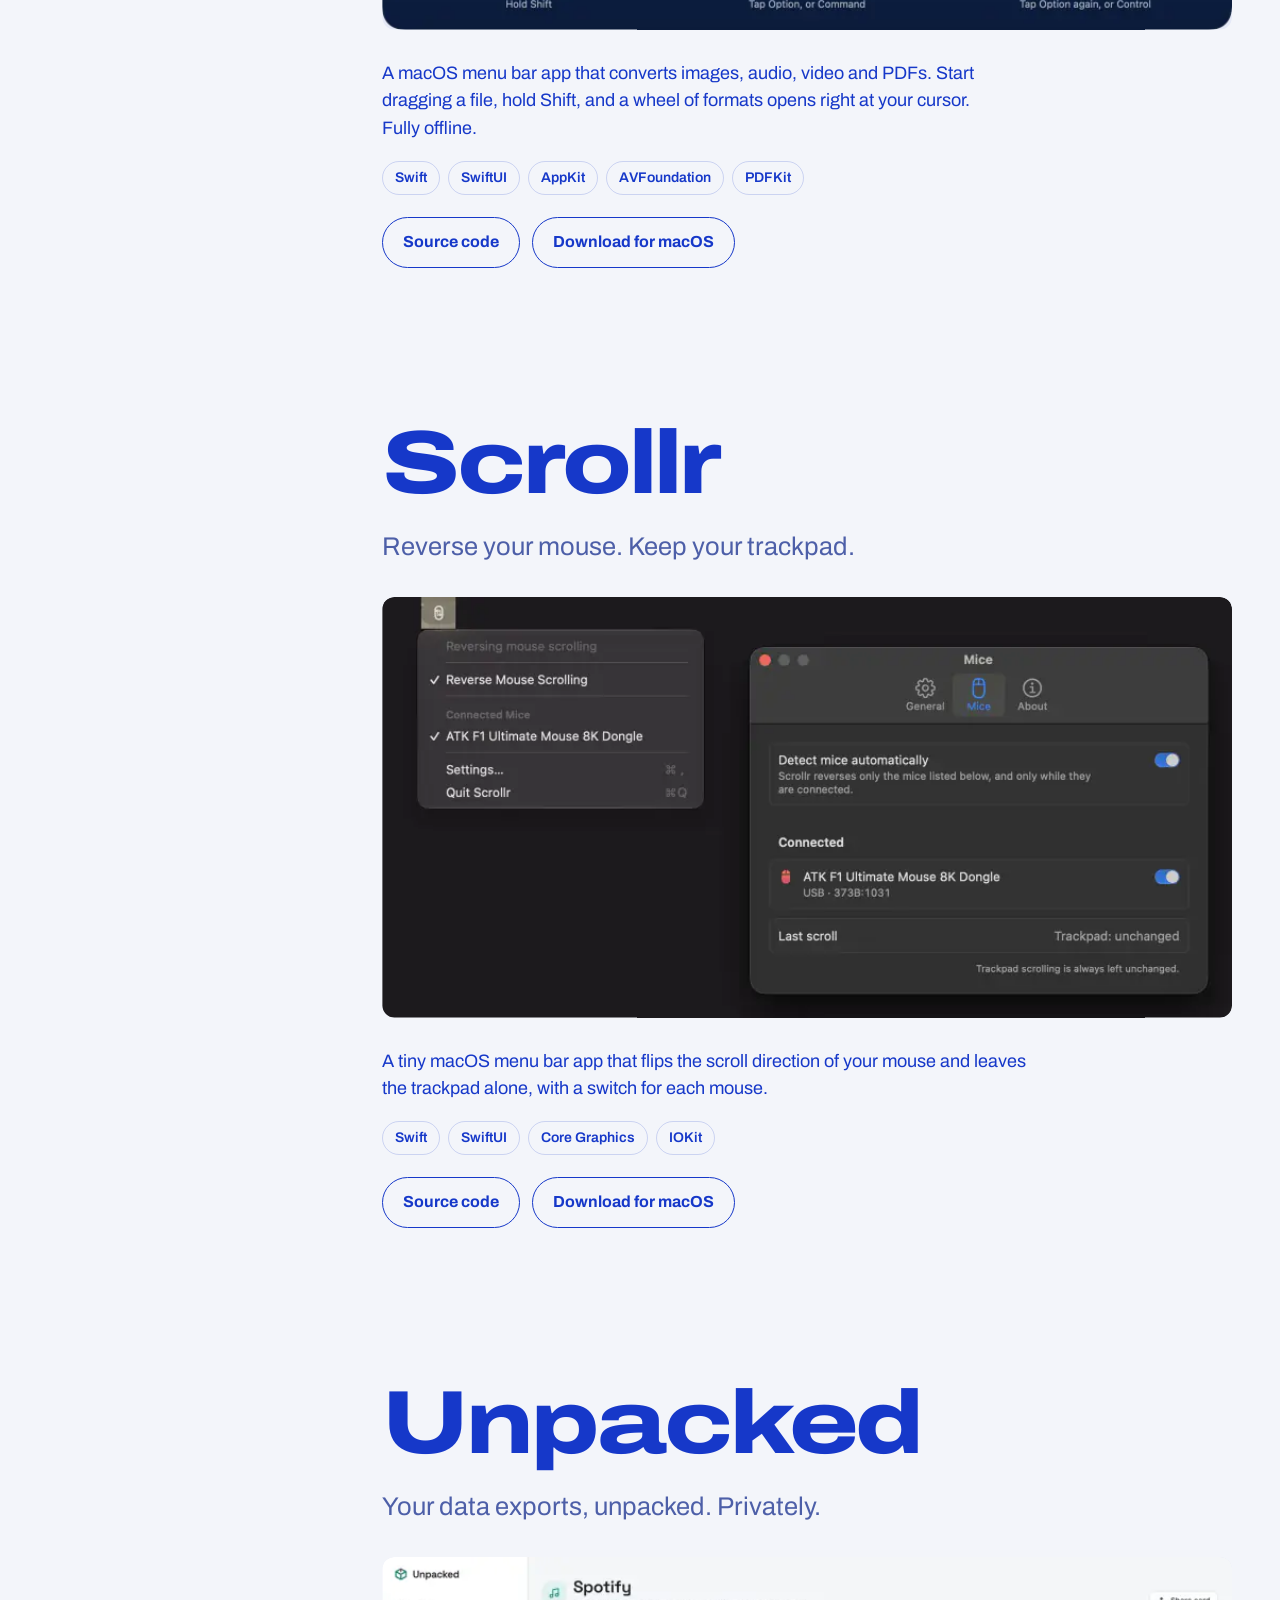
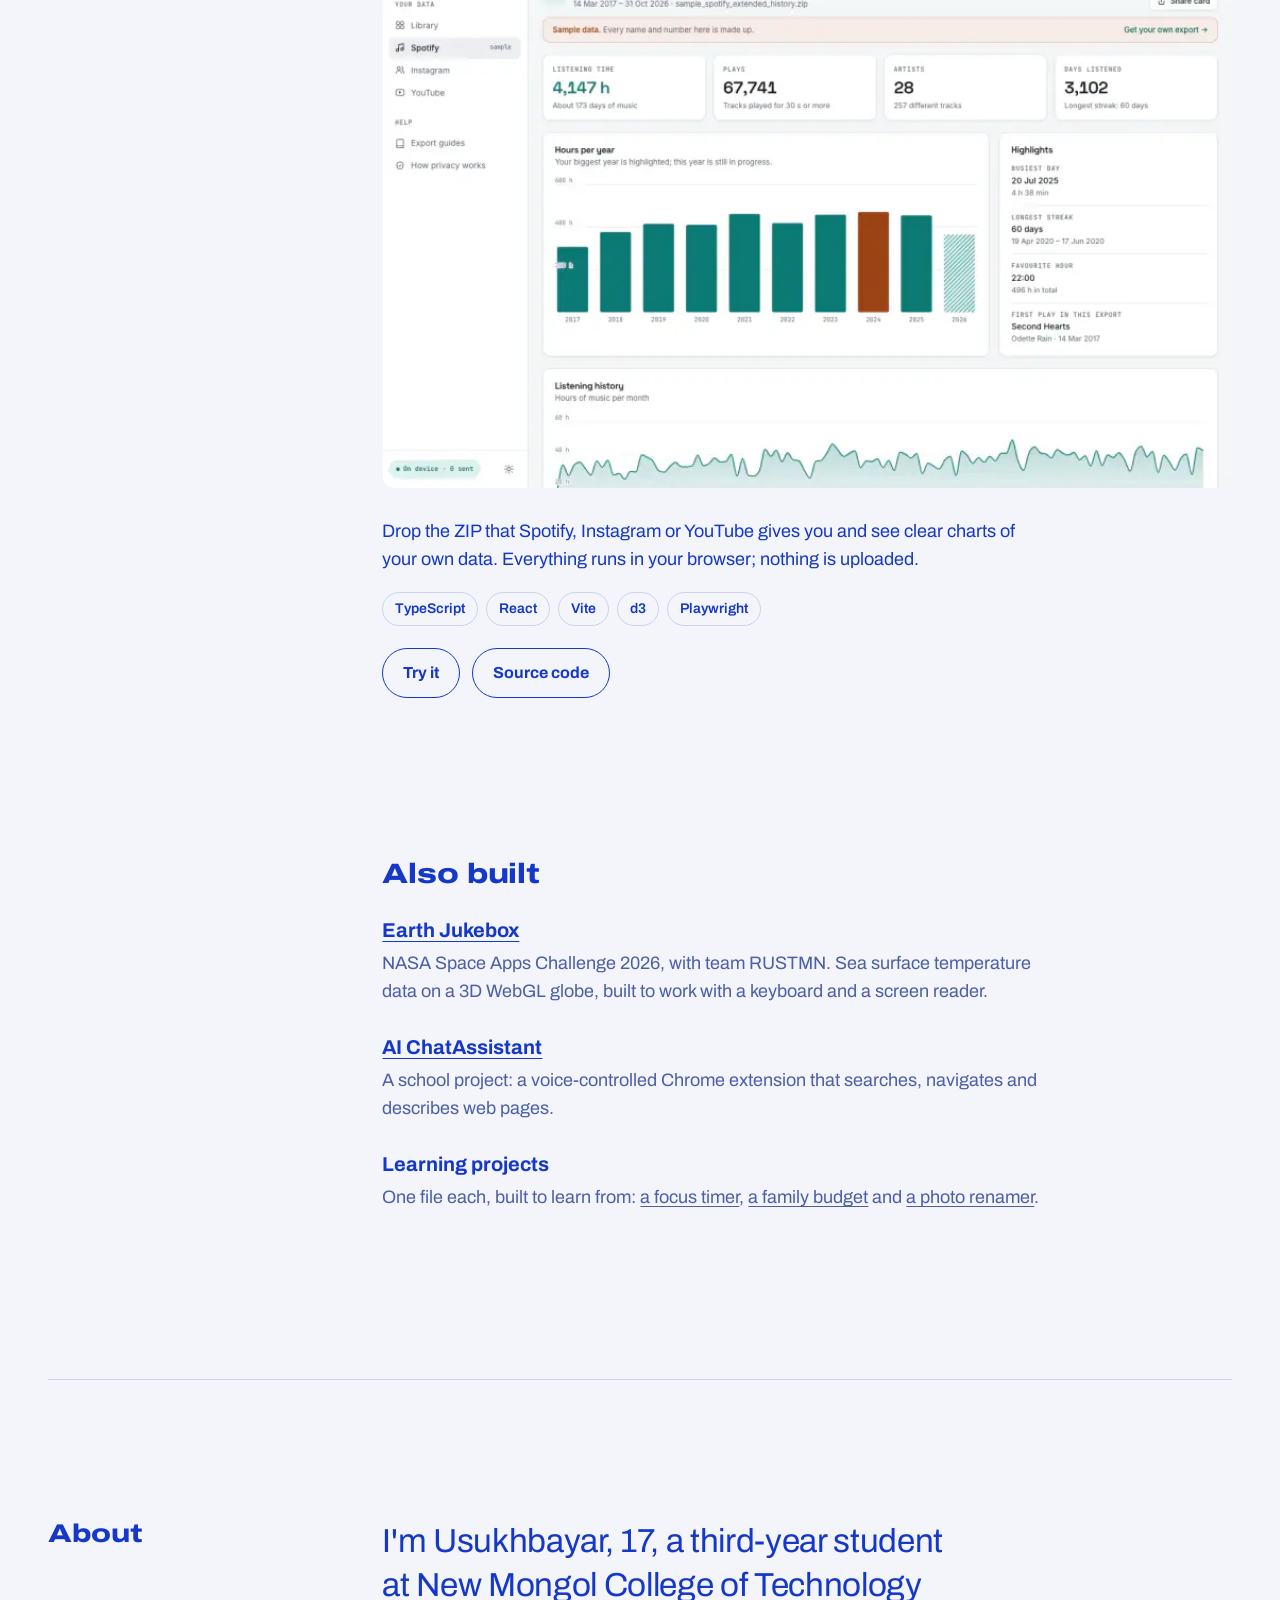
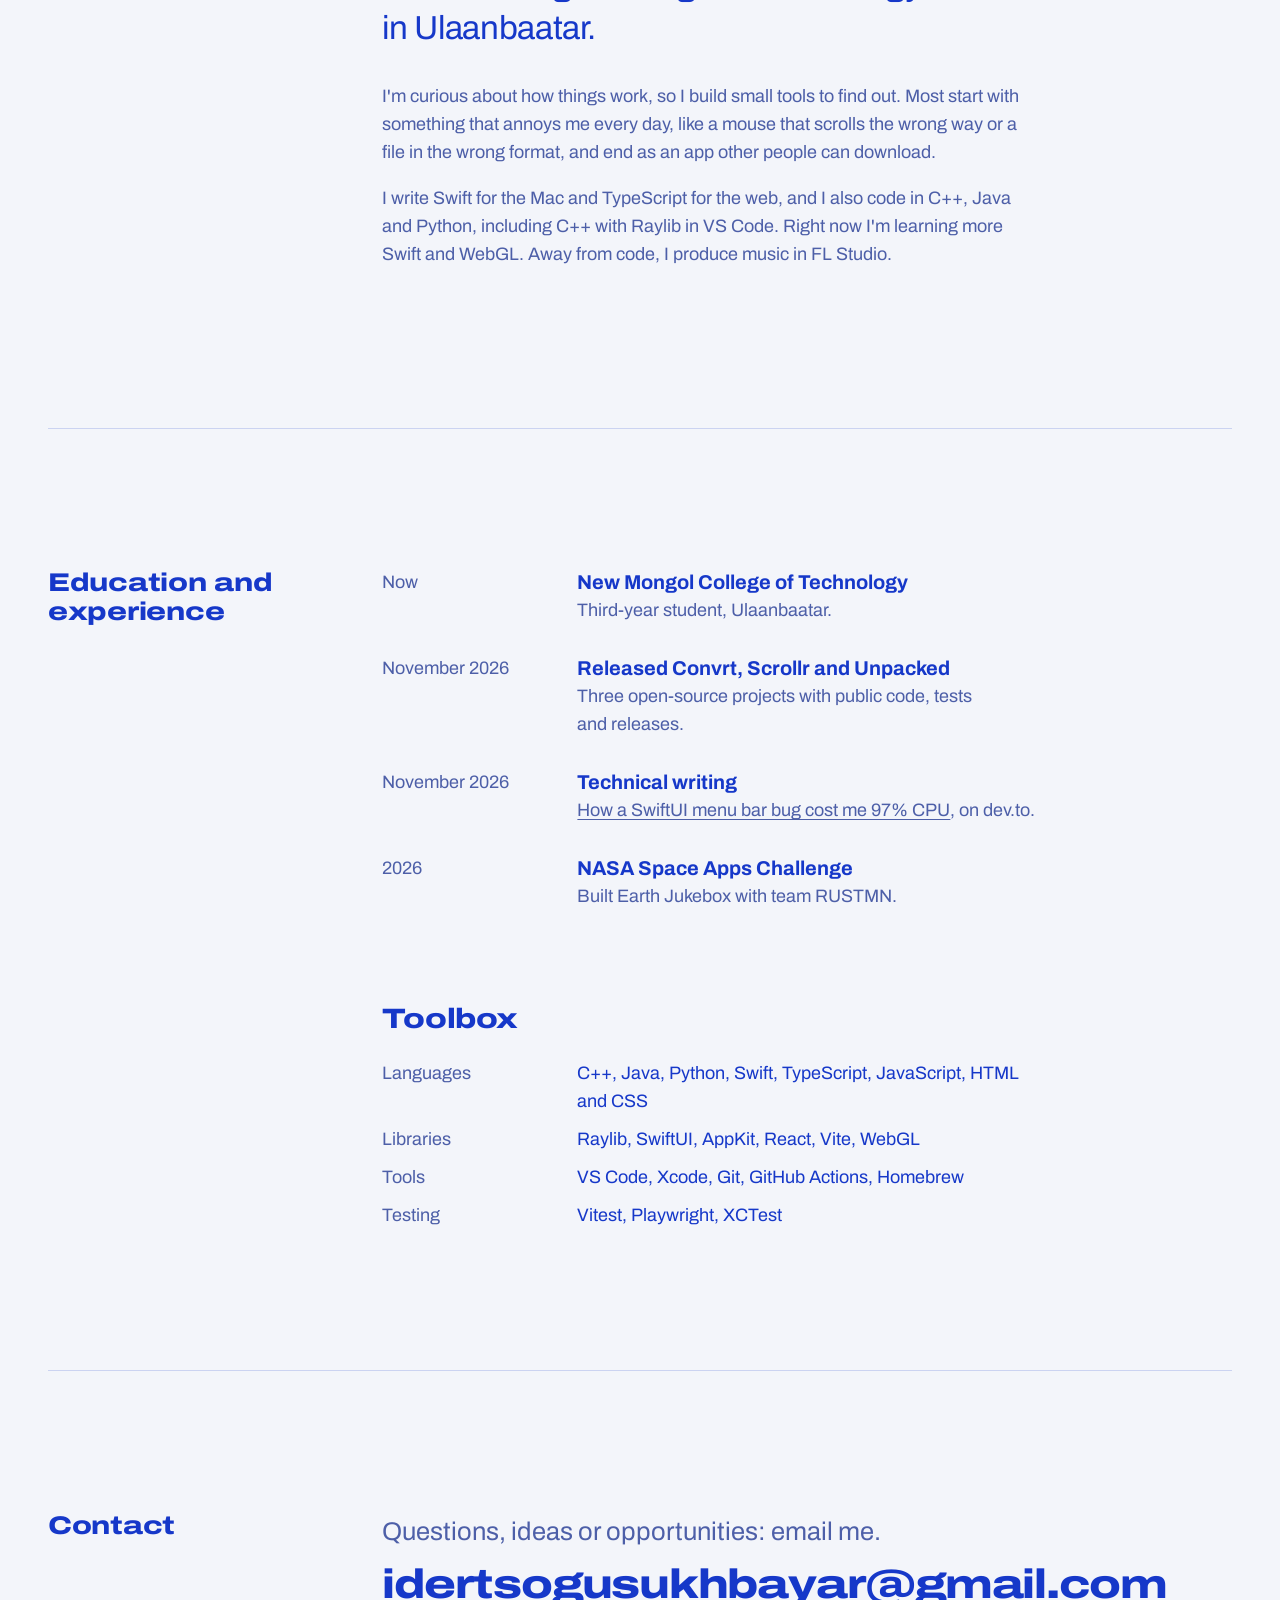
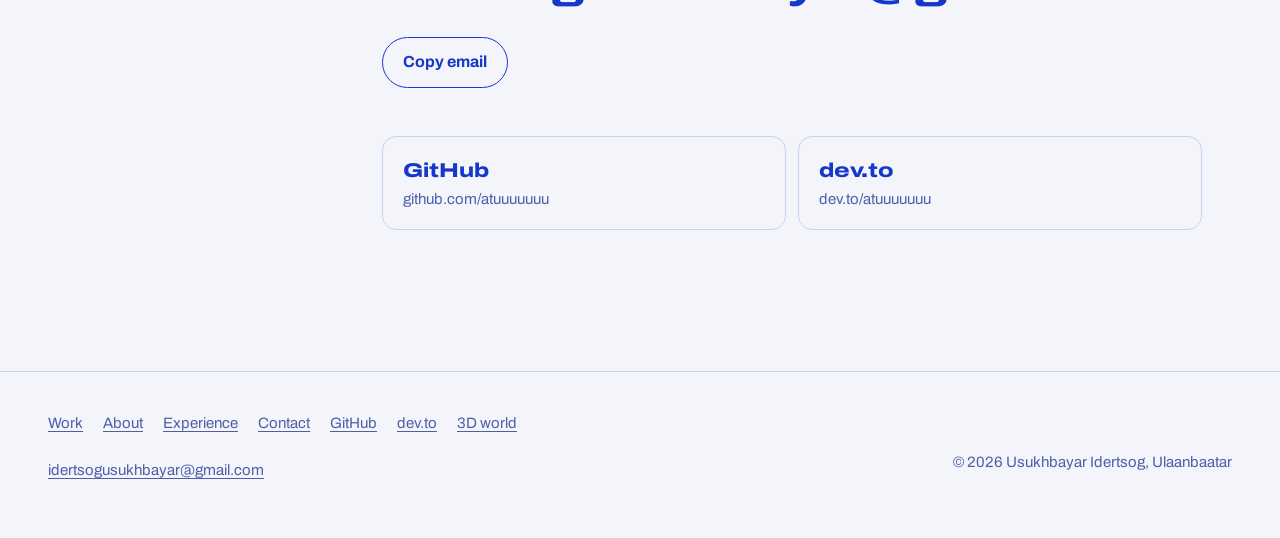
==== commit 0e814172: "Add Aero World: a walkable 3D portfolio page at world/ Frutiger Aero / Windows 7 style 3D world (thr" ====
--- a/index.html
+++ b/index.html
@@ -68,6 +68,7 @@
         <a href="#about">About</a>
         <a href="#experience">Experience</a>
         <a href="#contact">Contact</a>
+        <a href="world/">3D world</a>
       </nav>
     </div>
 
@@ -231,6 +232,7 @@
       <a href="#contact">Contact</a>
       <a href="https://github.com/atuuuuuuu" target="_blank" rel="noopener">GitHub</a>
       <a href="https://dev.to/atuuuuuuu" target="_blank" rel="noopener">dev.to</a>
+      <a href="world/">3D world</a>
     </nav>
     <p><a href="mailto:idertsogusukhbayar@gmail.com">idertsogusukhbayar@gmail.com</a></p>
     <p class="copyright">© <span data-year>2026</span> Usukhbayar Idertsog, Ulaanbaatar</p>
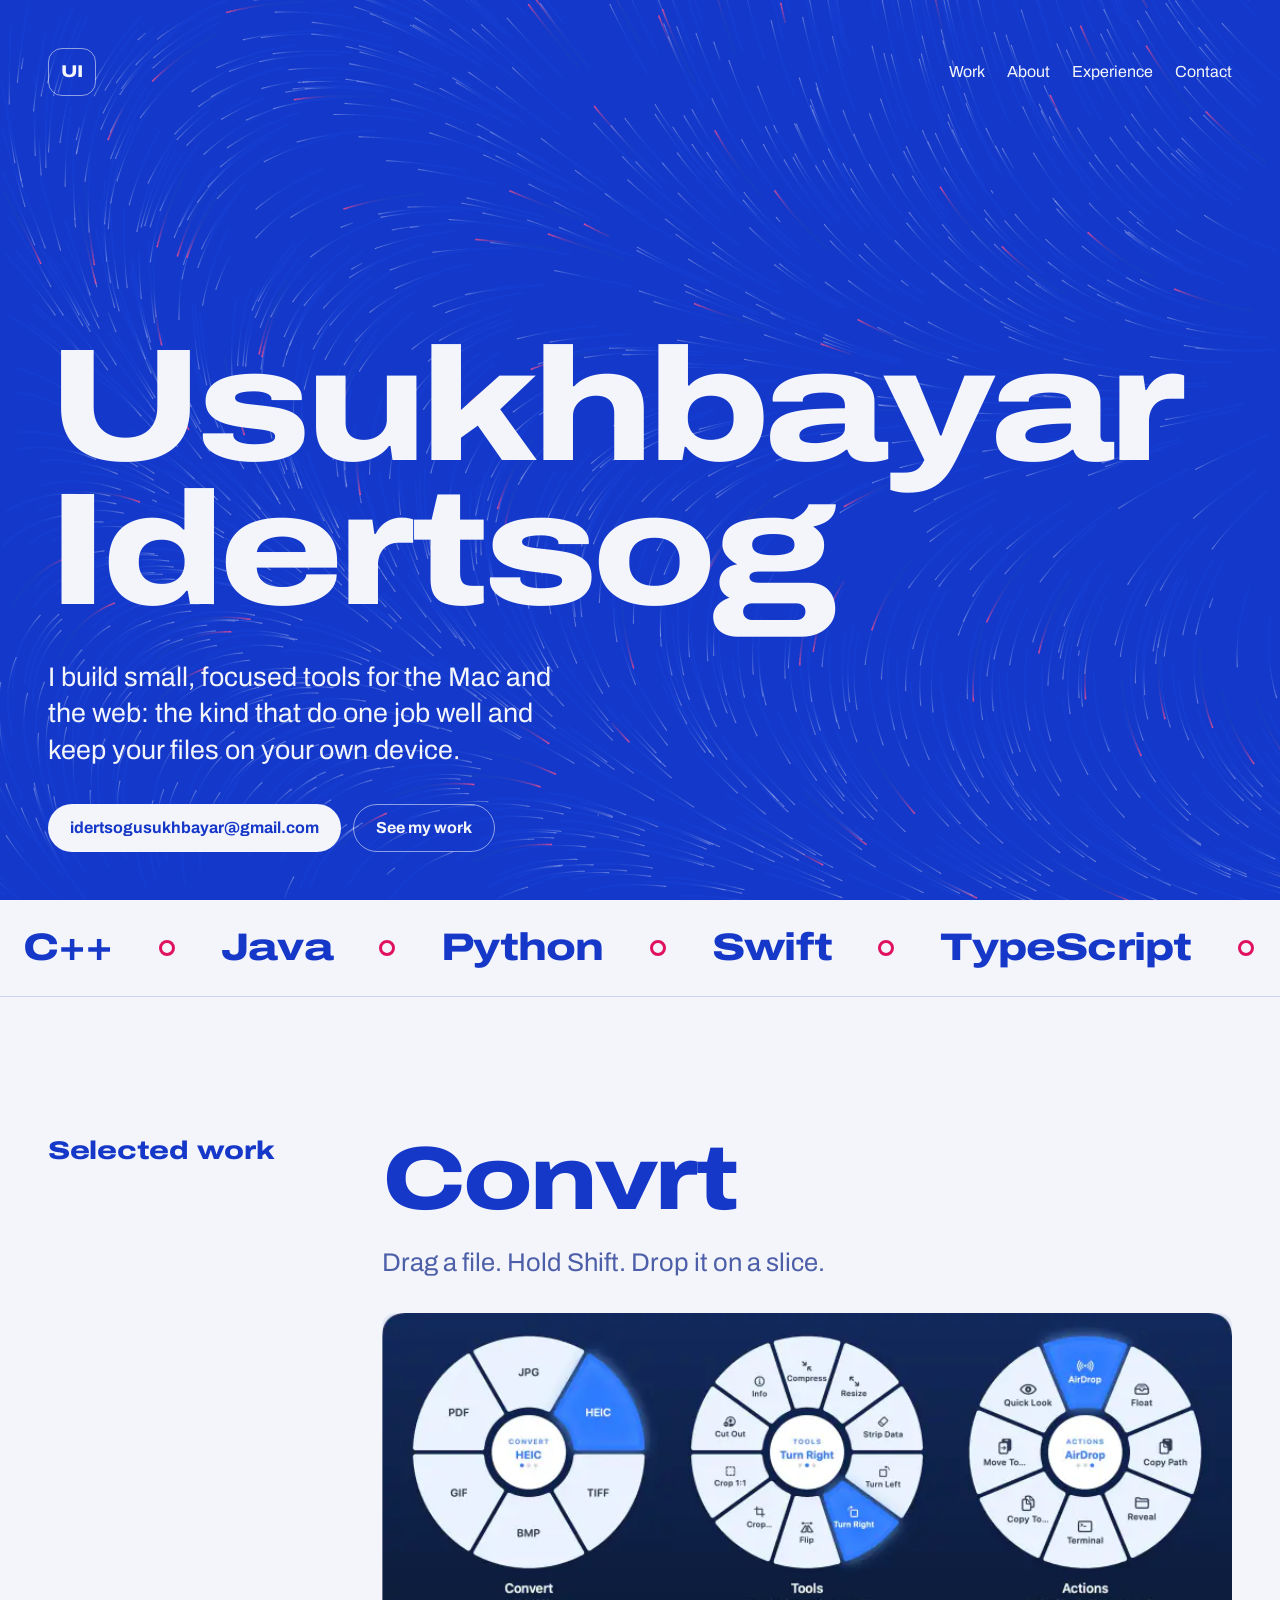
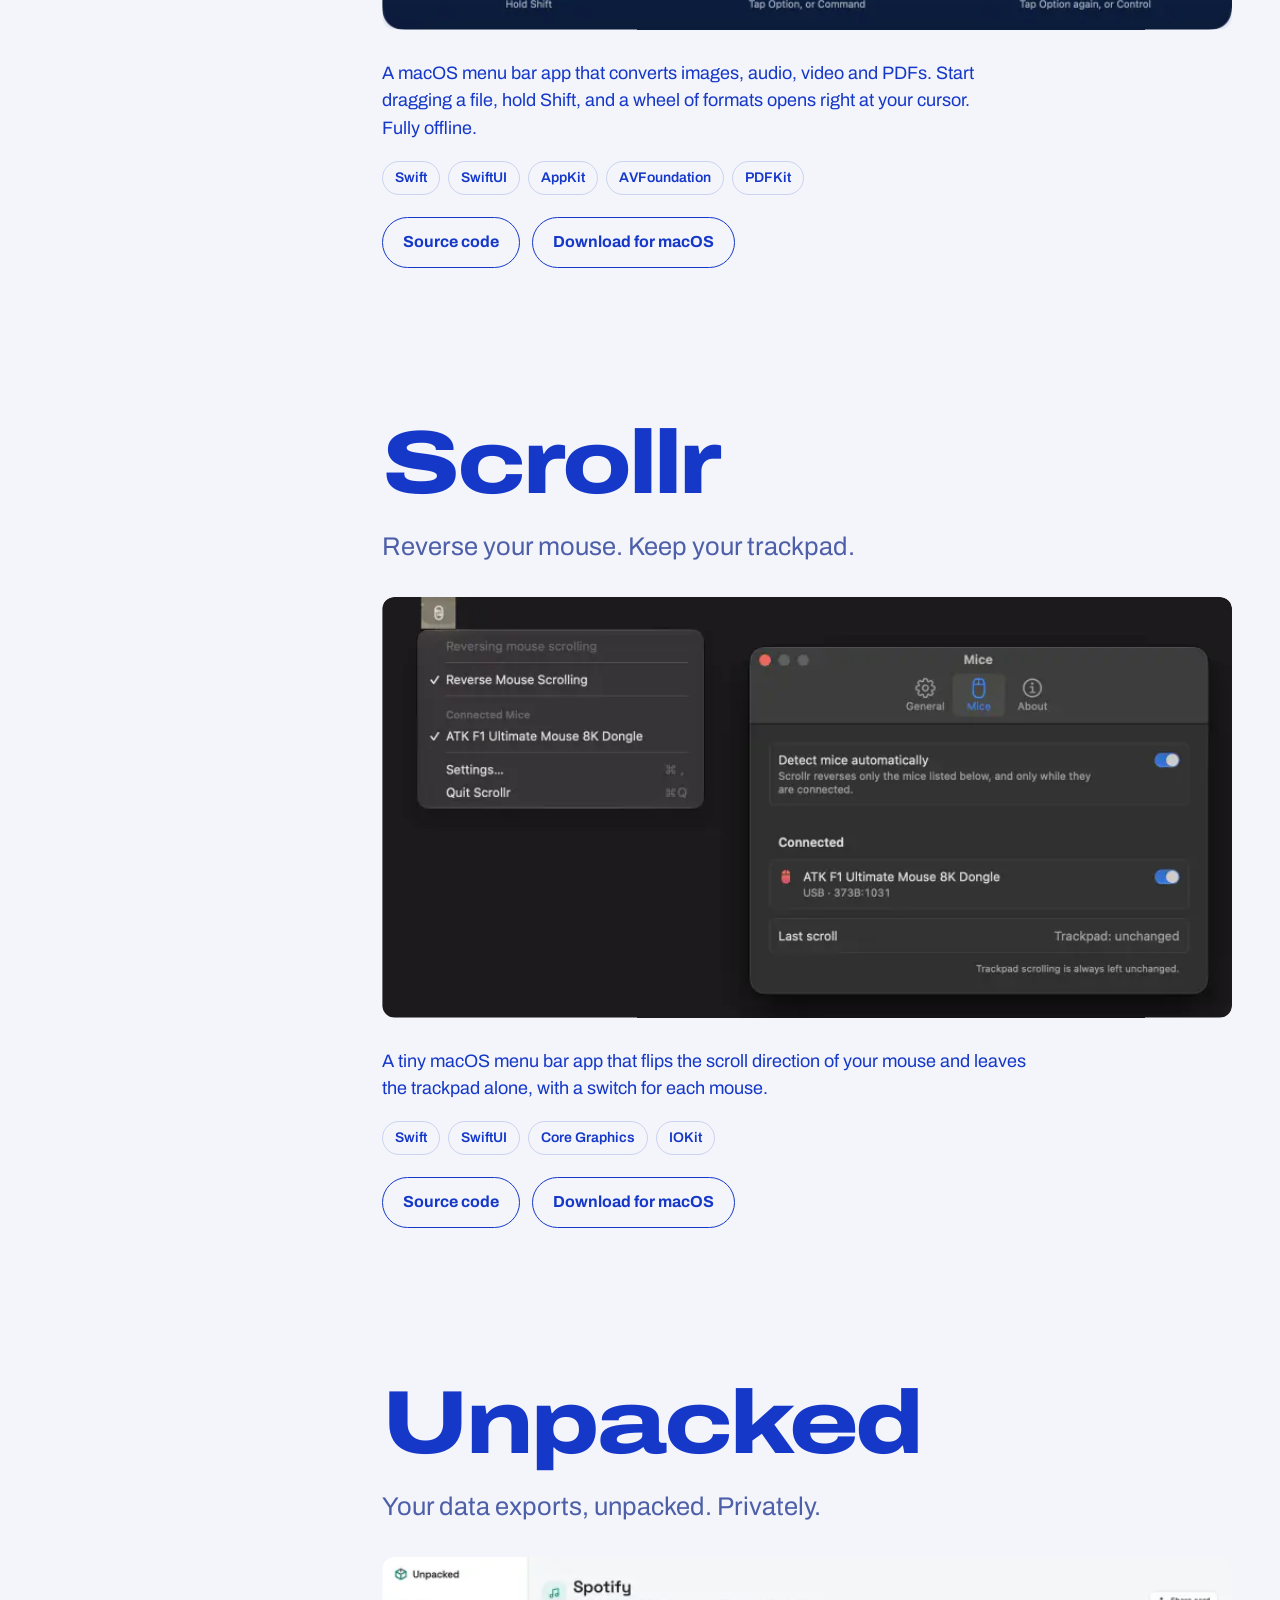
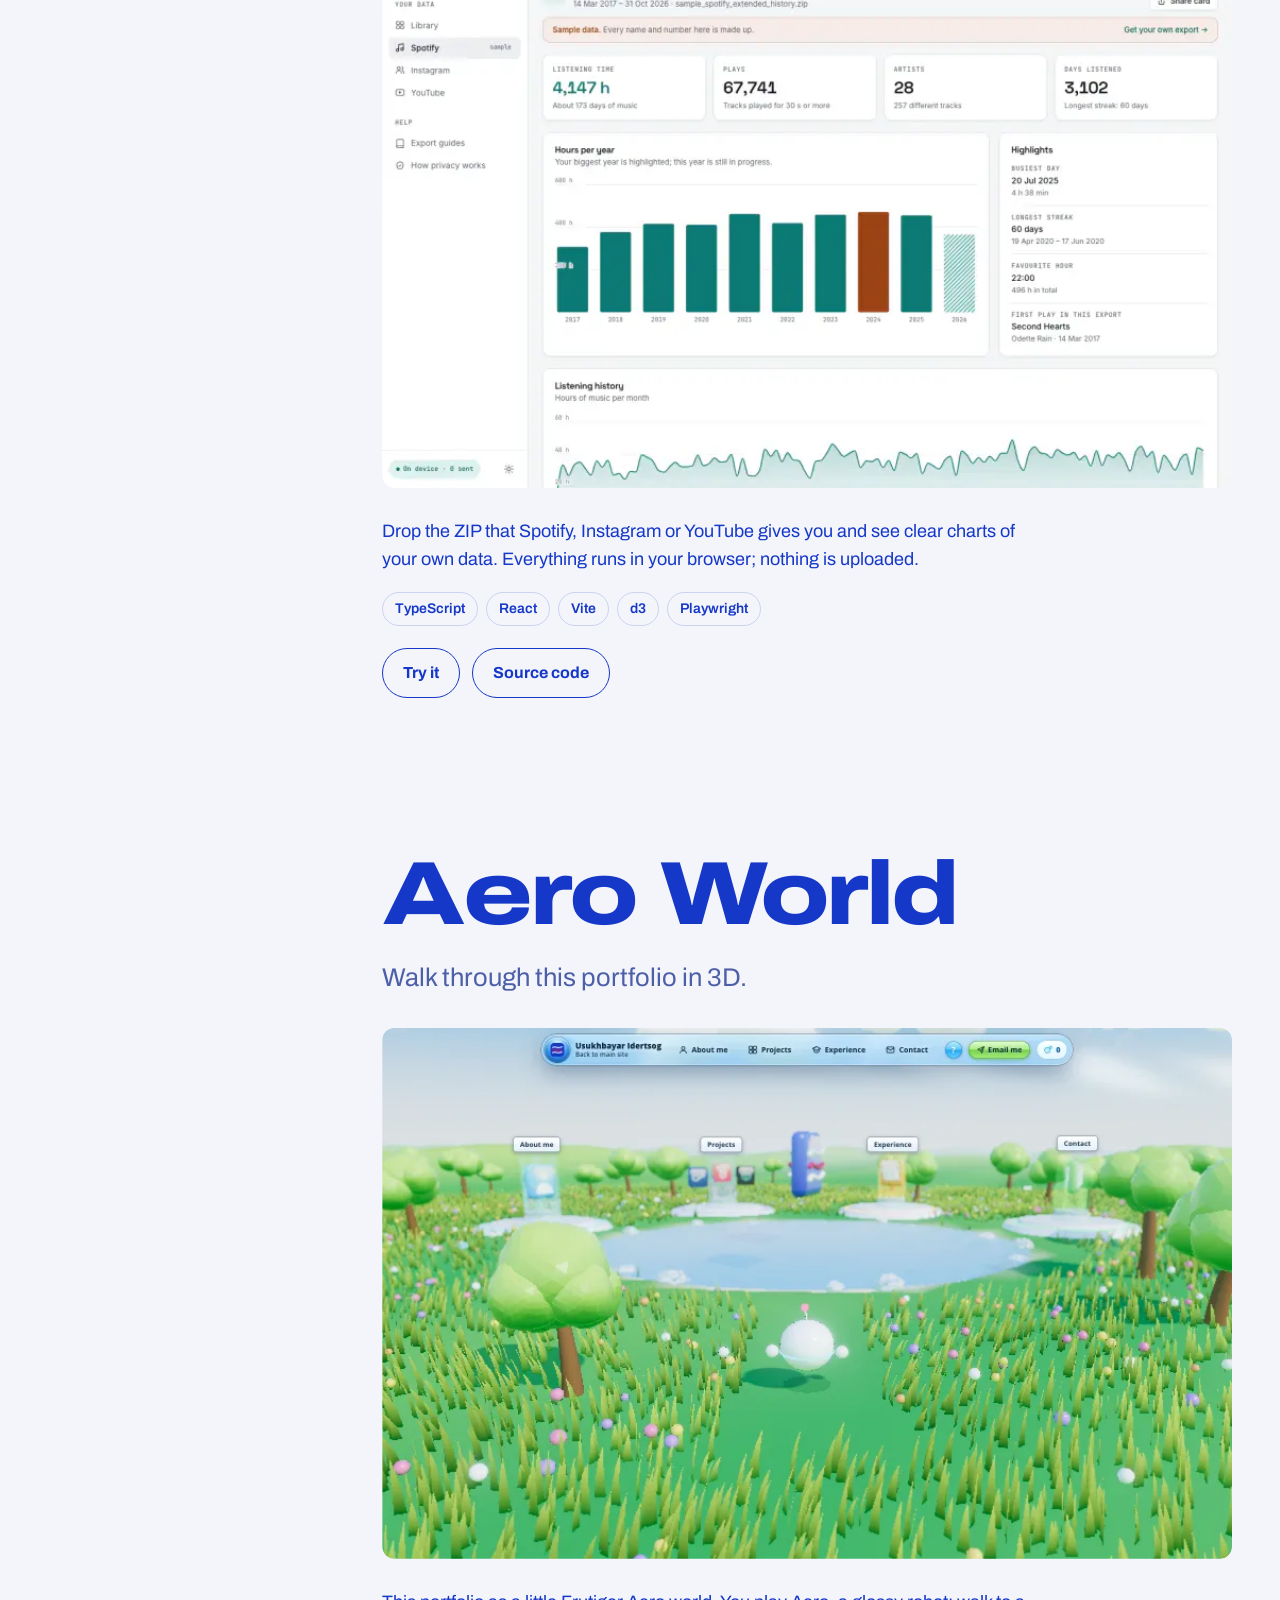
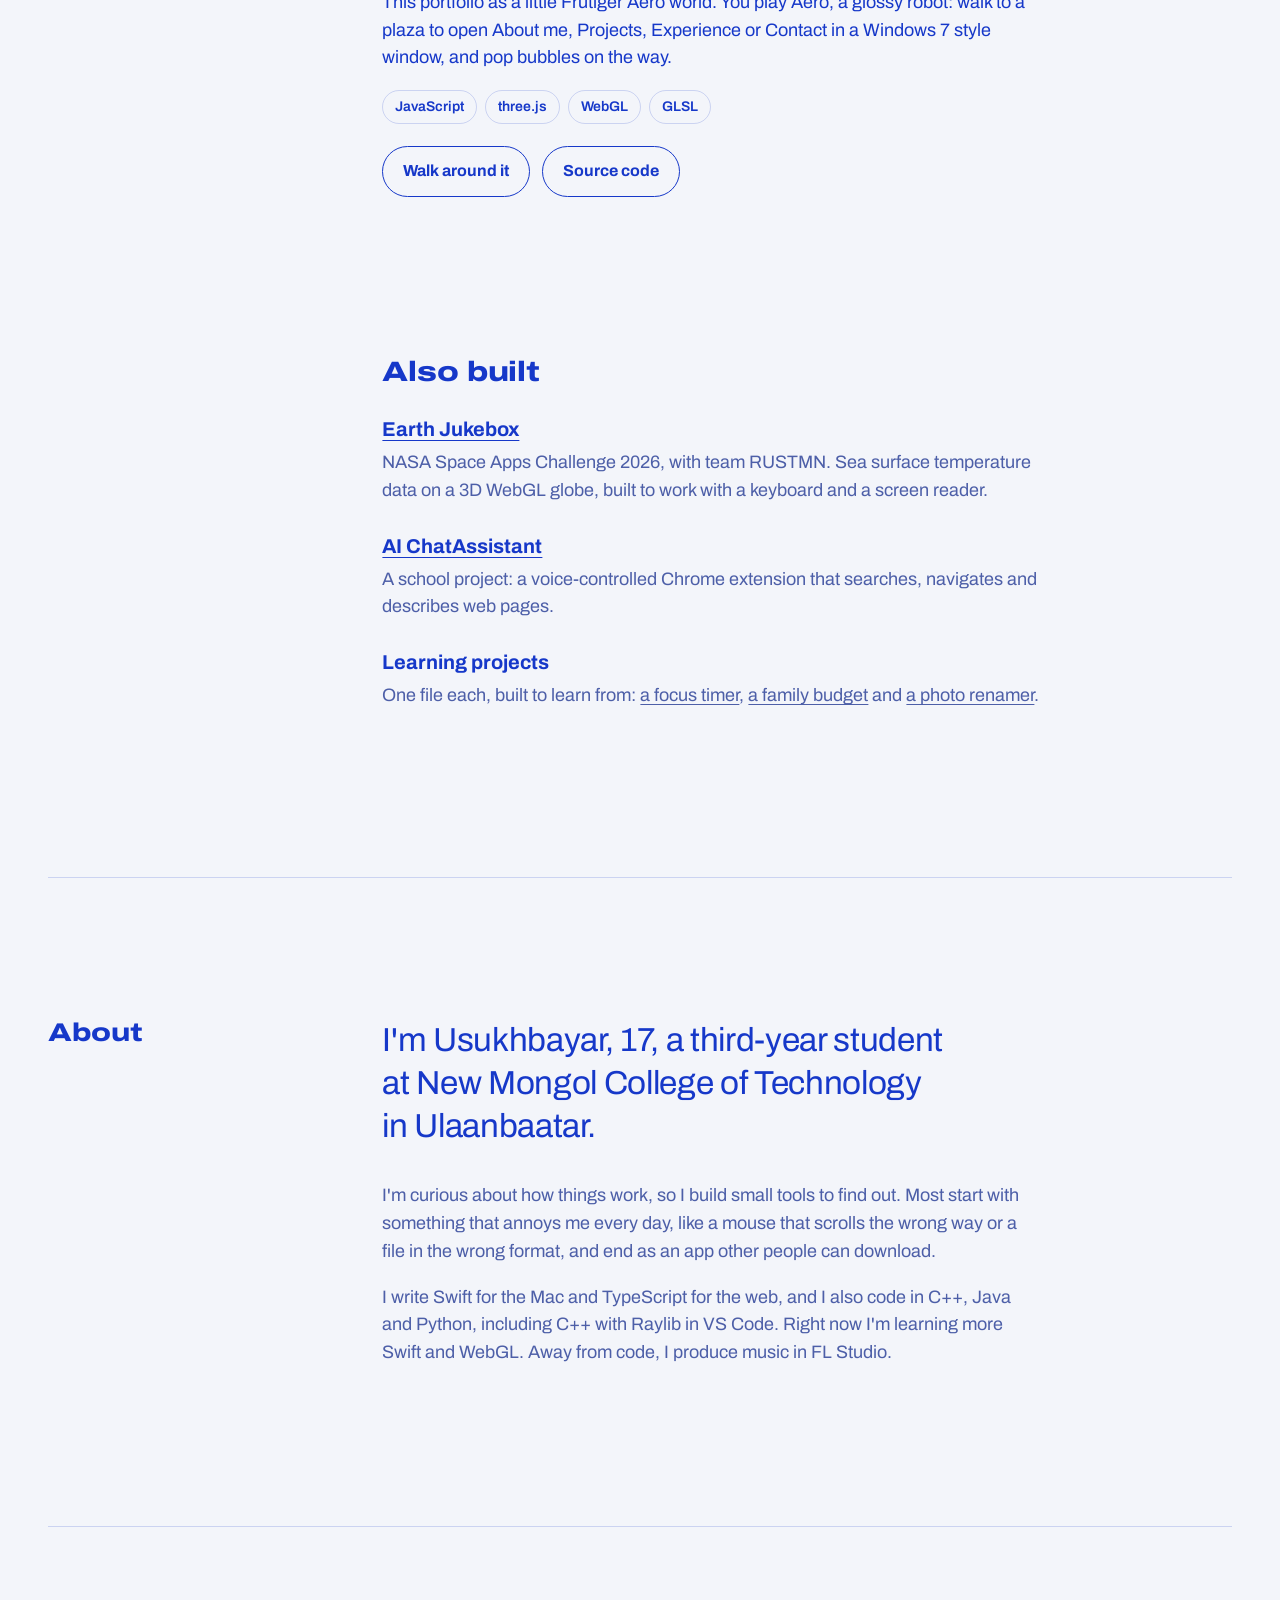
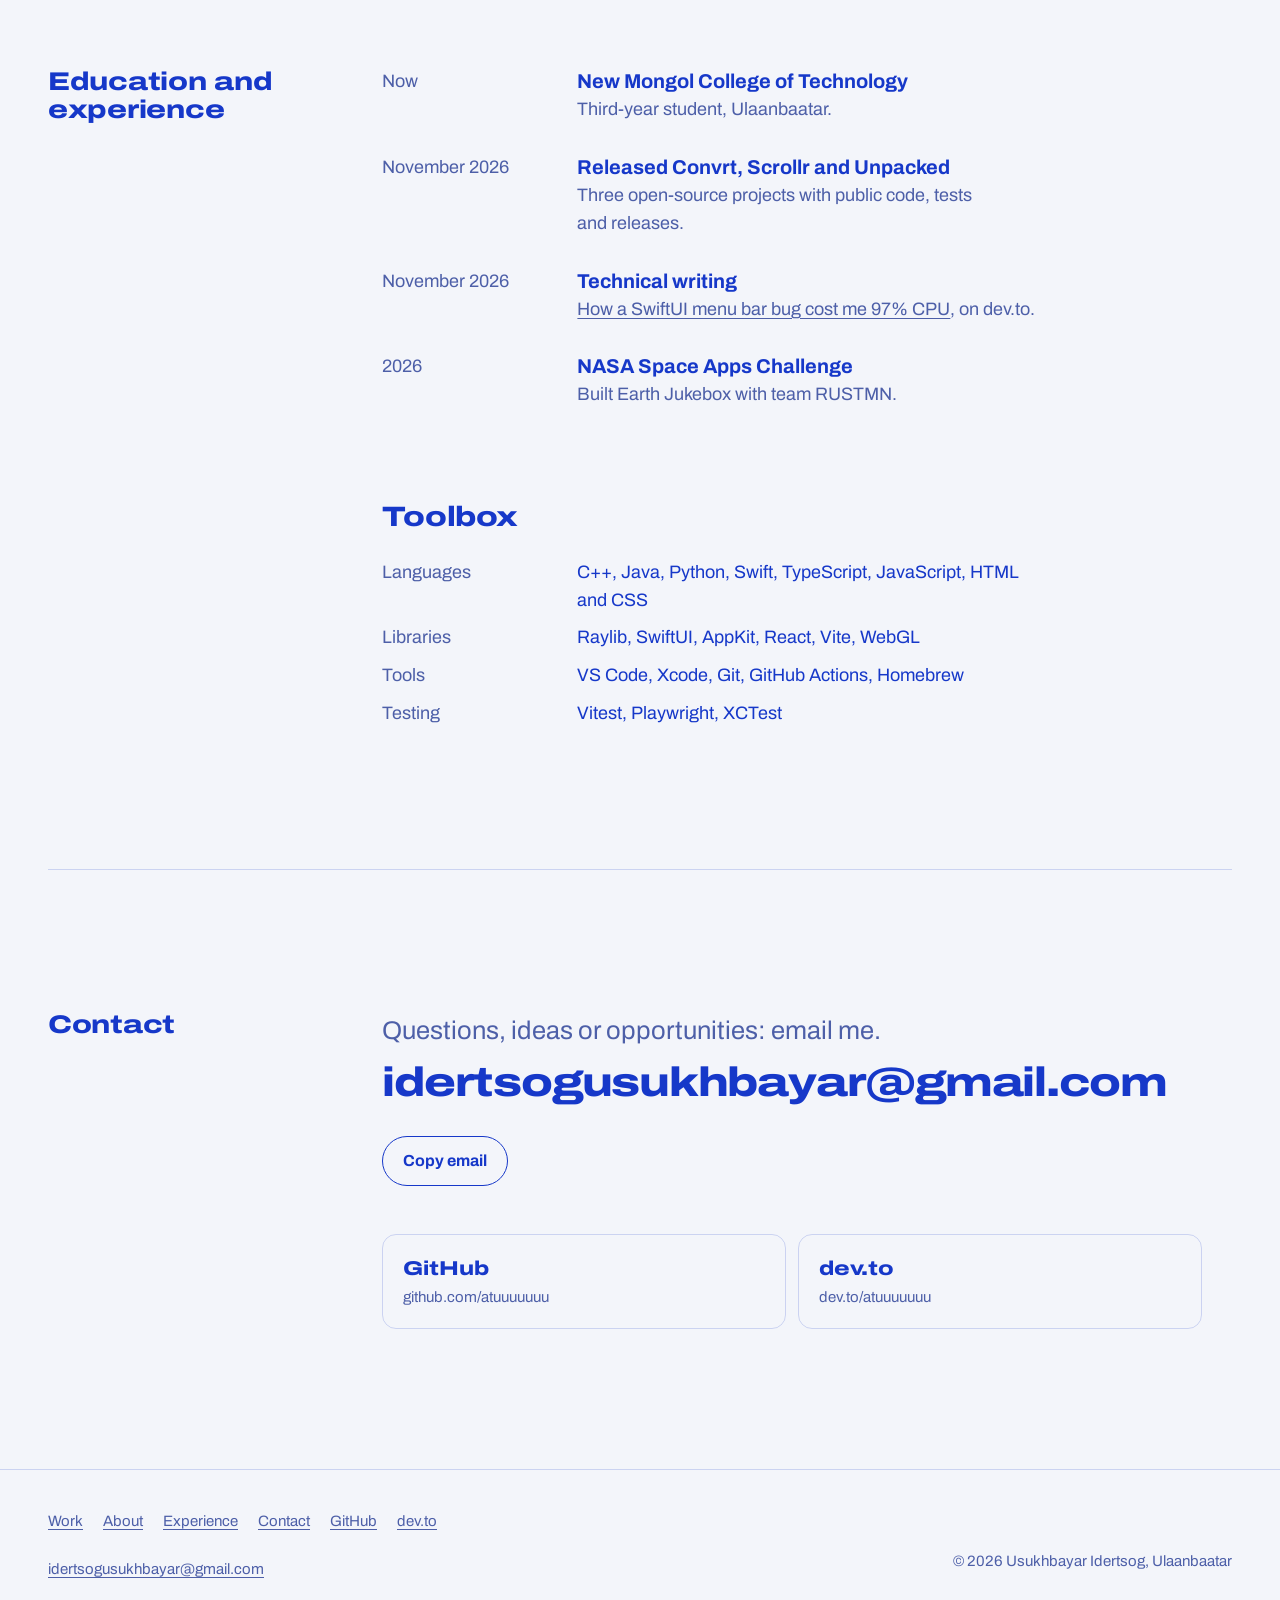
==== commit b584fd43: "Faster scrolling; Aero World as a project; world fixes from the design critique - Main site: snappie" ====
--- a/index.html
+++ b/index.html
@@ -68,7 +68,6 @@
         <a href="#about">About</a>
         <a href="#experience">Experience</a>
         <a href="#contact">Contact</a>
-        <a href="world/">3D world</a>
       </nav>
     </div>
 
@@ -138,6 +137,21 @@
           <p class="links" data-reveal>
             <a href="https://atuuuuuuu.github.io/unpacked/" data-magnetic>Try it</a>
             <a href="https://github.com/atuuuuuuu/unpacked" data-magnetic>Source code</a>
+          </p>
+        </article>
+
+        <article class="project" id="aero-world">
+          <h3 data-reveal="mask"><span>Aero World</span></h3>
+          <p class="lede" data-reveal>Walk through this portfolio in 3D.</p>
+          <figure class="shot" data-reveal="image">
+            <a href="world/"><img src="assets/aero-world.webp" srcset="assets/aero-world-800.webp 800w, assets/aero-world.webp 1600w" sizes="(max-width: 760px) calc(100vw - 32px), 60vw" width="1600" height="1000" loading="lazy"
+                 alt="Aero World: a sunny 3D meadow with a lake, a small white robot and four glass plazas labelled About me, Projects, Experience and Contact."></a>
+          </figure>
+          <p data-reveal>This portfolio as a little Frutiger Aero world. You play Aero, a glossy robot: walk to a plaza to open About me, Projects, Experience or Contact in a Windows 7 style window, and pop bubbles on the way.</p>
+          <ul class="tags" data-reveal aria-label="Built with"><li>JavaScript</li><li>three.js</li><li>WebGL</li><li>GLSL</li></ul>
+          <p class="links" data-reveal>
+            <a href="world/" data-magnetic>Walk around it</a>
+            <a href="https://github.com/atuuuuuuu/portfolio/tree/main/world" data-magnetic>Source code</a>
           </p>
         </article>
 
@@ -232,7 +246,6 @@
       <a href="#contact">Contact</a>
       <a href="https://github.com/atuuuuuuu" target="_blank" rel="noopener">GitHub</a>
       <a href="https://dev.to/atuuuuuuu" target="_blank" rel="noopener">dev.to</a>
-      <a href="world/">3D world</a>
     </nav>
     <p><a href="mailto:idertsogusukhbayar@gmail.com">idertsogusukhbayar@gmail.com</a></p>
     <p class="copyright">© <span data-year>2026</span> Usukhbayar Idertsog, Ulaanbaatar</p>
